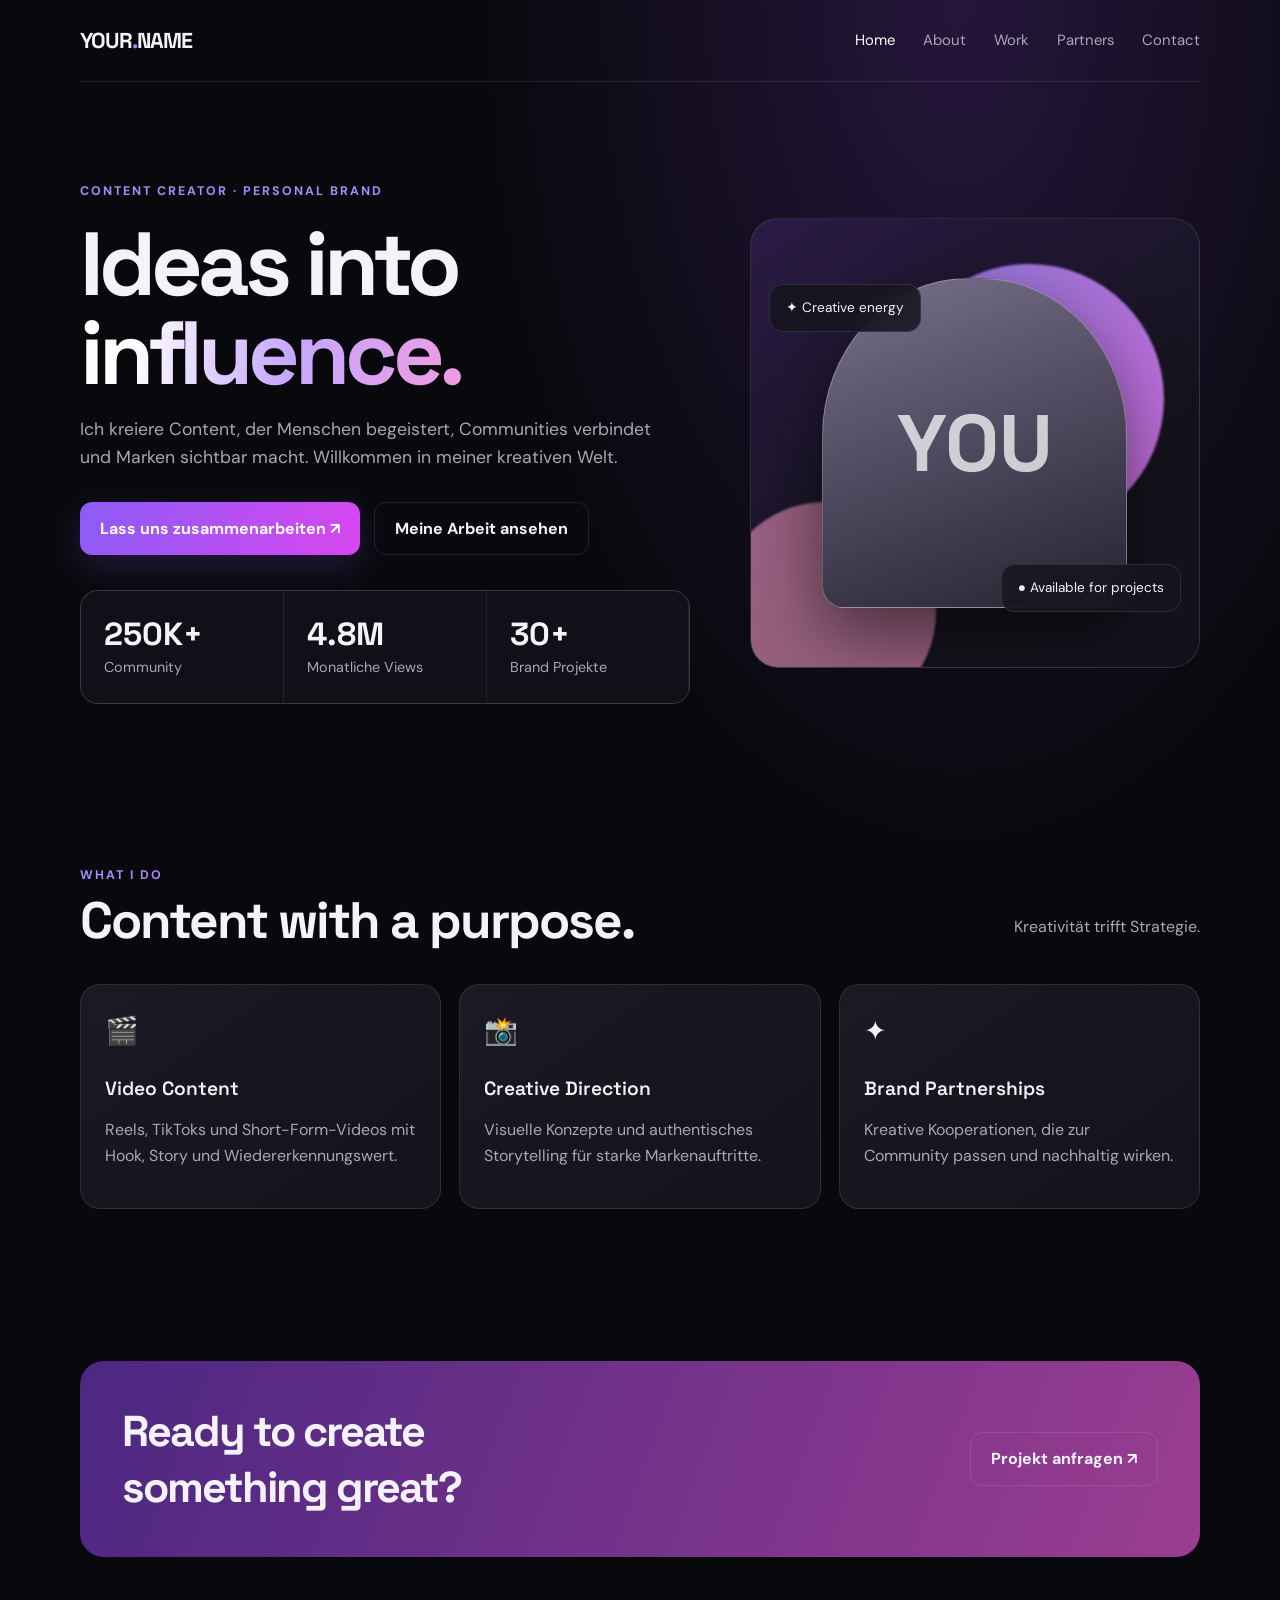
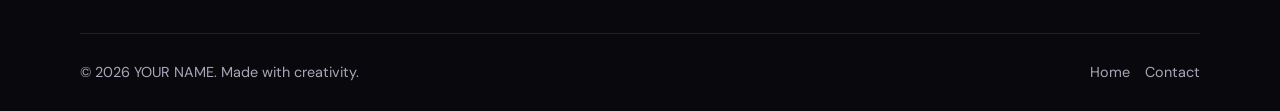
==== index.html @ c629c313 "Server install" ====
<!doctype html>
<html lang="de"><head><meta charset="utf-8"><meta name="viewport" content="width=device-width, initial-scale=1"><meta name="description" content="Content Creator Portfolio – kreative Inhalte und Brand Partnerships"><title>Home | YOUR NAME</title><link rel="stylesheet" href="style.css"></head>
<body><div class="wrap"><header class="nav"><a class="logo" href="index.html">YOUR<span>.</span>NAME</a><nav class="links"><a class="active" href="index.html">Home</a><a class="" href="about.html">About</a><a class="" href="work.html">Work</a><a class="" href="partners.html">Partners</a><a class="" href="contact.html">Contact</a></nav><button class="menu" aria-label="Menü öffnen">☰</button></header><main><section class="hero"><div class="reveal"><div class="eyebrow">Content Creator · Personal Brand</div><h1>Ideas into<br><span class="gradient">influence.</span></h1><p class="lead">Ich kreiere Content, der Menschen begeistert, Communities verbindet und Marken sichtbar macht. Willkommen in meiner kreativen Welt.</p><div class="actions"><a class="btn primary" href="contact.html">Lass uns zusammenarbeiten ↗</a><a class="btn" href="work.html">Meine Arbeit ansehen</a></div><div class="statbar"><div class="stat"><strong>250K+</strong><span>Community</span></div><div class="stat"><strong>4.8M</strong><span>Monatliche Views</span></div><div class="stat"><strong>30+</strong><span>Brand Projekte</span></div></div></div><div class="visual reveal"><div class="floating float1">✦ Creative energy</div><div class="portrait">YOU</div><div class="floating float2">● Available for projects</div></div></section><section class="section"><div class="section-head reveal"><div><div class="eyebrow">What I do</div><h2>Content with a purpose.</h2></div><p class="muted">Kreativität trifft Strategie.</p></div><div class="cards"><article class="card reveal"><div class="card-icon">🎬</div><h3>Video Content</h3><p class="muted">Reels, TikToks und Short-Form-Videos mit Hook, Story und Wiedererkennungswert.</p></article><article class="card reveal"><div class="card-icon">📸</div><h3>Creative Direction</h3><p class="muted">Visuelle Konzepte und authentisches Storytelling für starke Markenauftritte.</p></article><article class="card reveal"><div class="card-icon">✦</div><h3>Brand Partnerships</h3><p class="muted">Kreative Kooperationen, die zur Community passen und nachhaltig wirken.</p></article></div></section><section class="section"><div class="cta reveal"><h2>Ready to create<br>something great?</h2><a class="btn" href="contact.html">Projekt anfragen ↗</a></div></section></main><footer class="footer"><span>© <span data-year></span> YOUR NAME. Made with creativity.</span><span><a href="index.html">Home</a><a href="contact.html">Contact</a></span></footer></div><script src="script.js"></script></body></html>
---- style.css ----
@import url('https://fonts.googleapis.com/css2?family=DM+Sans:wght@400;500;600;700&family=Space+Grotesk:wght@400;500;600;700&display=swap');
:root{--bg:#09090d;--panel:#13131b;--panel2:#1a1924;--text:#f5f3fa;--muted:#aaa6b7;--accent:#a78bfa;--accent2:#ec8cff;--line:rgba(255,255,255,.1)}
*{box-sizing:border-box}html{scroll-behavior:smooth}body{margin:0;background:radial-gradient(ellipse at 75% 0%,#24163c 0,transparent 35%),var(--bg);color:var(--text);font-family:'DM Sans',sans-serif;line-height:1.6}a{color:inherit;text-decoration:none}.wrap{width:min(1120px,90%);margin:auto}.nav{height:82px;display:flex;align-items:center;justify-content:space-between;border-bottom:1px solid var(--line)}.logo{font:700 1.35rem 'Space Grotesk';letter-spacing:-1px}.logo span{color:var(--accent)}.links{display:flex;gap:28px;color:var(--muted);font-size:.93rem}.links a:hover,.links a.active{color:white}.menu{display:none;background:none;border:1px solid var(--line);color:white;border-radius:10px;padding:8px 12px}.hero{padding:100px 0 86px;display:grid;grid-template-columns:1.15fr .85fr;gap:60px;align-items:center}.eyebrow{color:var(--accent);font-size:.78rem;font-weight:700;letter-spacing:2px;text-transform:uppercase}.hero h1{font:700 clamp(3rem,7vw,6.1rem)/.99 'Space Grotesk';letter-spacing:-5px;margin:18px 0}.gradient{background:linear-gradient(100deg,#fff 15%,#c4a8ff 55%,#f09bdf);-webkit-background-clip:text;background-clip:text;color:transparent}.lead{color:var(--muted);font-size:1.1rem;max-width:590px}.actions{display:flex;gap:14px;margin-top:30px;flex-wrap:wrap}.btn{display:inline-flex;align-items:center;justify-content:center;padding:13px 20px;border-radius:12px;font-weight:700;border:1px solid var(--line);transition:.25s}.btn.primary{background:linear-gradient(110deg,#8b5cf6,#d946ef);border:0;color:white;box-shadow:0 12px 35px #8b5cf633}.btn:hover{transform:translateY(-3px)}.visual{min-height:450px;border-radius:28px;background:linear-gradient(145deg,#2a1b45,#14131c 65%);border:1px solid var(--line);position:relative;overflow:hidden;display:grid;place-items:center}.visual:before,.visual:after{content:"";position:absolute;border-radius:50%;filter:blur(1px)}.visual:before{width:270px;height:270px;background:linear-gradient(135deg,#a78bfa,#e879f9);top:45px;right:35px;opacity:.85}.visual:after{width:220px;height:220px;background:#ff9fcb;bottom:-55px;left:-35px;opacity:.55}.portrait{z-index:1;width:68%;height:330px;border-radius:48% 48% 22px 22px;background:linear-gradient(160deg,#77708b,#262331);border:1px solid #ffffff44;display:flex;align-items:center;justify-content:center;font:700 5rem 'Space Grotesk';color:#ffffffbb;box-shadow:0 25px 70px #0008}.floating{position:absolute;z-index:2;background:#171520dd;border:1px solid var(--line);padding:12px 16px;border-radius:14px;backdrop-filter:blur(12px);font-size:.85rem}.float1{left:18px;top:65px}.float2{right:18px;bottom:55px}.section{padding:76px 0}.section-head{display:flex;justify-content:space-between;align-items:end;gap:20px;margin-bottom:28px}.section h2,.page-title{font:700 clamp(2rem,4vw,3.4rem)/1.05 'Space Grotesk';letter-spacing:-2px;margin:8px 0}.muted{color:var(--muted)}.cards{display:grid;grid-template-columns:repeat(3,1fr);gap:18px}.card{background:linear-gradient(145deg,var(--panel2),var(--panel));border:1px solid var(--line);border-radius:20px;padding:24px;transition:.25s}.card:hover{transform:translateY(-5px);border-color:#a78bfa77}.card-icon{font-size:1.7rem;margin-bottom:24px}.card h3{font:600 1.2rem 'Space Grotesk';margin:0 0 8px}.statbar{display:grid;grid-template-columns:repeat(3,1fr);gap:1px;background:var(--line);border:1px solid var(--line);border-radius:18px;overflow:hidden;margin-top:35px}.stat{background:#111018;padding:23px}.stat strong{display:block;font:700 2rem 'Space Grotesk'}.stat span{color:var(--muted);font-size:.9rem}.work-grid{display:grid;grid-template-columns:repeat(3,1fr);gap:18px}.work{min-height:280px;border-radius:20px;padding:20px;display:flex;flex-direction:column;justify-content:space-between;border:1px solid var(--line);overflow:hidden;background:linear-gradient(145deg,#34204d,#17131f)}.work:nth-child(2){background:linear-gradient(145deg,#42263d,#17131f)}.work:nth-child(3){background:linear-gradient(145deg,#233b4c,#17131f)}.work .play{font-size:2rem;align-self:flex-end}.tag{display:inline-block;border:1px solid #ffffff35;border-radius:100px;padding:5px 10px;font-size:.75rem;color:#e9dcff}.work h3{font:600 1.45rem 'Space Grotesk';margin:10px 0 0}.cta{padding:42px;border-radius:24px;background:linear-gradient(110deg,#4c2782,#9a3d91);display:flex;align-items:center;justify-content:space-between;gap:20px}.cta h2{font:700 clamp(1.7rem,4vw,2.7rem) 'Space Grotesk';margin:0}.page-hero{padding:78px 0 45px}.page-hero .lead{max-width:720px}.two-col{display:grid;grid-template-columns:1fr 1fr;gap:22px}.pill{display:inline-block;padding:7px 12px;background:#a78bfa1c;color:#d7c5ff;border:1px solid #a78bfa44;border-radius:100px;font-size:.82rem;margin:5px 5px 0 0}.contact-box{display:grid;grid-template-columns:.9fr 1.1fr;gap:30px}.form{display:grid;gap:13px}.form input,.form textarea{width:100%;padding:14px 15px;background:#111018;border:1px solid var(--line);border-radius:12px;color:white;font:inherit}.form textarea{min-height:140px;resize:vertical}.footer{border-top:1px solid var(--line);padding:27px 0;color:var(--muted);font-size:.9rem;display:flex;justify-content:space-between;gap:20px}.footer a{margin-left:15px}.reveal{opacity:0;transform:translateY(18px);transition:.7s}.reveal.visible{opacity:1;transform:none}
@media(max-width:760px){.hero{grid-template-columns:1fr;padding:65px 0 45px;gap:35px}.hero h1{letter-spacing:-3px}.visual{min-height:350px}.portrait{height:260px}.links{display:none;position:absolute;top:81px;left:5%;right:5%;padding:18px;background:#171520;border:1px solid var(--line);border-radius:14px;flex-direction:column;gap:15px;z-index:5}.links.open{display:flex}.menu{display:block}.cards,.work-grid,.two-col,.contact-box{grid-template-columns:1fr}.section{padding:55px 0}.section-head{align-items:start;flex-direction:column}.statbar{grid-template-columns:1fr}.cta{align-items:flex-start;flex-direction:column;padding:28px}.footer{flex-direction:column}}
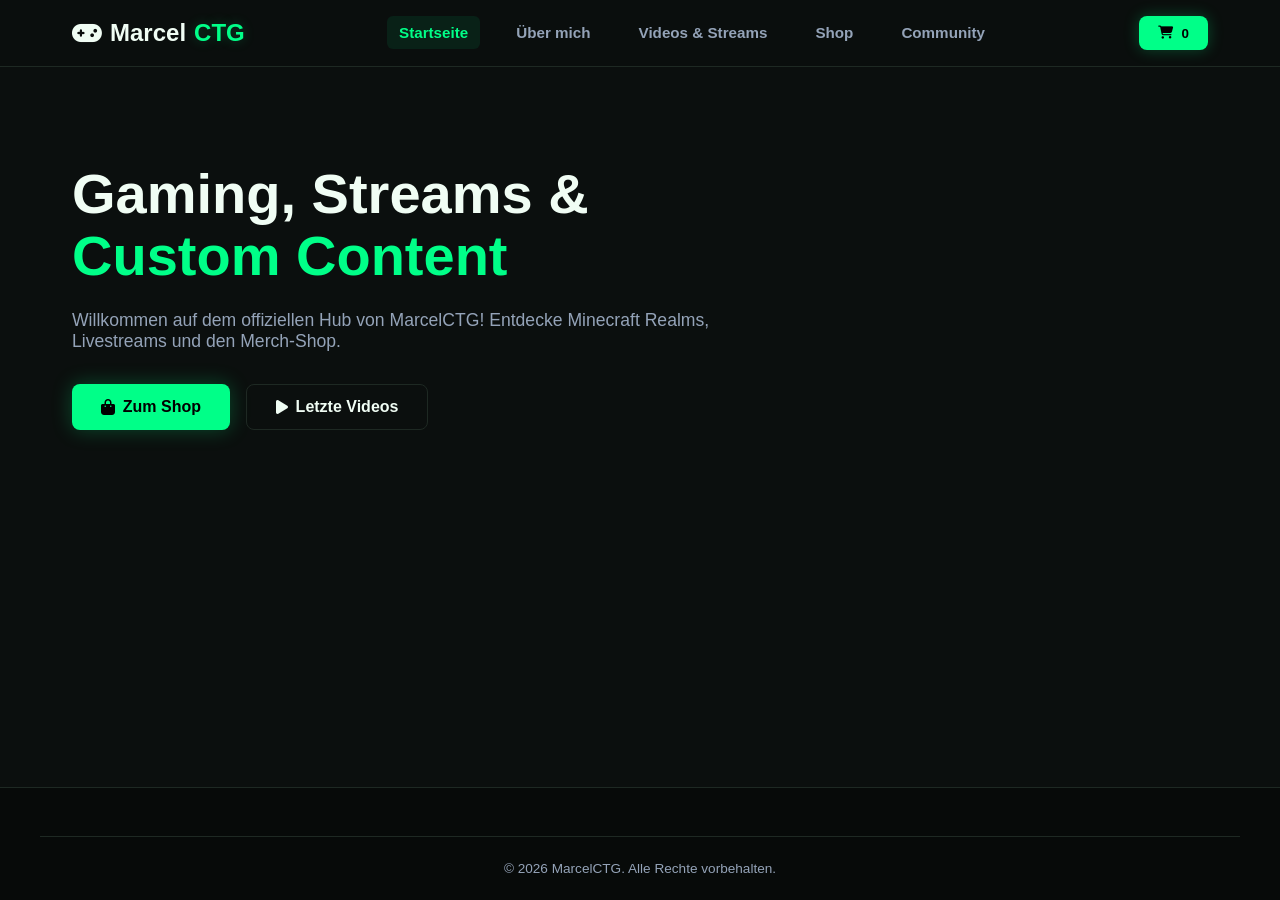
==== commit 140cb536: "Revamp index.html for Creator Hub and Shop Updated the HTML structure and content for the portfolio " ====
--- a/index.html
+++ b/index.html
@@ -1,3 +1,53 @@
-<!doctype html>
-<html lang="de"><head><meta charset="utf-8"><meta name="viewport" content="width=device-width, initial-scale=1"><meta name="description" content="Content Creator Portfolio – kreative Inhalte und Brand Partnerships"><title>Home | YOUR NAME</title><link rel="stylesheet" href="style.css"></head>
-<body><div class="wrap"><header class="nav"><a class="logo" href="index.html">YOUR<span>.</span>NAME</a><nav class="links"><a class="active" href="index.html">Home</a><a class="" href="about.html">About</a><a class="" href="work.html">Work</a><a class="" href="partners.html">Partners</a><a class="" href="contact.html">Contact</a></nav><button class="menu" aria-label="Menü öffnen">☰</button></header><main><section class="hero"><div class="reveal"><div class="eyebrow">Content Creator · Personal Brand</div><h1>Ideas into<br><span class="gradient">influence.</span></h1><p class="lead">Ich kreiere Content, der Menschen begeistert, Communities verbindet und Marken sichtbar macht. Willkommen in meiner kreativen Welt.</p><div class="actions"><a class="btn primary" href="contact.html">Lass uns zusammenarbeiten ↗</a><a class="btn" href="work.html">Meine Arbeit ansehen</a></div><div class="statbar"><div class="stat"><strong>250K+</strong><span>Community</span></div><div class="stat"><strong>4.8M</strong><span>Monatliche Views</span></div><div class="stat"><strong>30+</strong><span>Brand Projekte</span></div></div></div><div class="visual reveal"><div class="floating float1">✦ Creative energy</div><div class="portrait">YOU</div><div class="floating float2">● Available for projects</div></div></section><section class="section"><div class="section-head reveal"><div><div class="eyebrow">What I do</div><h2>Content with a purpose.</h2></div><p class="muted">Kreativität trifft Strategie.</p></div><div class="cards"><article class="card reveal"><div class="card-icon">🎬</div><h3>Video Content</h3><p class="muted">Reels, TikToks und Short-Form-Videos mit Hook, Story und Wiedererkennungswert.</p></article><article class="card reveal"><div class="card-icon">📸</div><h3>Creative Direction</h3><p class="muted">Visuelle Konzepte und authentisches Storytelling für starke Markenauftritte.</p></article><article class="card reveal"><div class="card-icon">✦</div><h3>Brand Partnerships</h3><p class="muted">Kreative Kooperationen, die zur Community passen und nachhaltig wirken.</p></article></div></section><section class="section"><div class="cta reveal"><h2>Ready to create<br>something great?</h2><a class="btn" href="contact.html">Projekt anfragen ↗</a></div></section></main><footer class="footer"><span>© <span data-year></span> YOUR NAME. Made with creativity.</span><span><a href="index.html">Home</a><a href="contact.html">Contact</a></span></footer></div><script src="script.js"></script></body></html>+<!DOCTYPE html>
+<html lang="de">
+<head>
+    <meta charset="UTF-8">
+    <meta name="viewport" content="width=device-width, initial-scale=1.0">
+    <title>MarcelCTG — Creator Hub & Shop</title>
+    <link rel="stylesheet" href="style.css">
+    <link rel="stylesheet" href="https://cdnjs.cloudflare.com/ajax/libs/font-awesome/6.4.0/css/all.min.css">
+</head>
+<body>
+    <header>
+        <div class="nav-container">
+            <a href="index.html" class="logo"><i class="fa-solid fa-gamepad"></i> Marcel<span>CTG</span></a>
+            <ul class="nav-links">
+                <li><a href="index.html" class="active">Startseite</a></li>
+                <li><a href="about.html">Über mich</a></li>
+                <li><a href="media.html">Videos & Streams</a></li>
+                <li><a href="shop.html">Shop</a></li>
+                <li><a href="contact.html">Community</a></li>
+            </ul>
+            <div style="display: flex; gap: 1rem; align-items: center;">
+                <button class="cart-btn" onclick="toggleCart()">
+                    <i class="fa-solid fa-cart-shopping"></i>
+                    <span id="cart-count">0</span>
+                </button>
+                <button class="mobile-menu-btn"><i class="fa-solid fa-bars"></i></button>
+            </div>
+        </div>
+    </header>
+    <main>
+        <section style="padding: 6rem 2rem; max-width: 1200px; margin: 0 auto; display: grid; grid-template-columns: 1.2fr 0.8fr; gap: 4rem; align-items: center;">
+            <div>
+                <h1 style="font-size: 3.5rem; font-weight: 800; line-height: 1.1; margin-bottom: 1.5rem;">
+                    Gaming, Streams & <span style="color:var(--accent);">Custom Content</span>
+                </h1>
+                <p style="color: var(--text-muted); font-size: 1.1rem; margin-bottom: 2rem;">
+                    Willkommen auf dem offiziellen Hub von MarcelCTG! Entdecke Minecraft Realms, Livestreams und den Merch-Shop.
+                </p>
+                <div style="display: flex; gap: 1rem; flex-wrap: wrap;">
+                    <a href="shop.html" class="btn-primary"><i class="fa-solid fa-bag-shopping"></i> Zum Shop</a>
+                    <a href="media.html" class="btn-secondary"><i class="fa-solid fa-play"></i> Letzte Videos</a>
+                </div>
+            </div>
+        </section>
+    </main>
+    <footer>
+        <div class="footer-bottom">
+            <p>&copy; 2026 MarcelCTG. Alle Rechte vorbehalten.</p>
+        </div>
+    </footer>
+    <script src="script.js"></script>
+</body>
+</html>
--- a/style.css
+++ b/style.css
@@ -1,4 +1,276 @@
-@import url('https://fonts.googleapis.com/css2?family=DM+Sans:wght@400;500;600;700&family=Space+Grotesk:wght@400;500;600;700&display=swap');
-:root{--bg:#09090d;--panel:#13131b;--panel2:#1a1924;--text:#f5f3fa;--muted:#aaa6b7;--accent:#a78bfa;--accent2:#ec8cff;--line:rgba(255,255,255,.1)}
-*{box-sizing:border-box}html{scroll-behavior:smooth}body{margin:0;background:radial-gradient(ellipse at 75% 0%,#24163c 0,transparent 35%),var(--bg);color:var(--text);font-family:'DM Sans',sans-serif;line-height:1.6}a{color:inherit;text-decoration:none}.wrap{width:min(1120px,90%);margin:auto}.nav{height:82px;display:flex;align-items:center;justify-content:space-between;border-bottom:1px solid var(--line)}.logo{font:700 1.35rem 'Space Grotesk';letter-spacing:-1px}.logo span{color:var(--accent)}.links{display:flex;gap:28px;color:var(--muted);font-size:.93rem}.links a:hover,.links a.active{color:white}.menu{display:none;background:none;border:1px solid var(--line);color:white;border-radius:10px;padding:8px 12px}.hero{padding:100px 0 86px;display:grid;grid-template-columns:1.15fr .85fr;gap:60px;align-items:center}.eyebrow{color:var(--accent);font-size:.78rem;font-weight:700;letter-spacing:2px;text-transform:uppercase}.hero h1{font:700 clamp(3rem,7vw,6.1rem)/.99 'Space Grotesk';letter-spacing:-5px;margin:18px 0}.gradient{background:linear-gradient(100deg,#fff 15%,#c4a8ff 55%,#f09bdf);-webkit-background-clip:text;background-clip:text;color:transparent}.lead{color:var(--muted);font-size:1.1rem;max-width:590px}.actions{display:flex;gap:14px;margin-top:30px;flex-wrap:wrap}.btn{display:inline-flex;align-items:center;justify-content:center;padding:13px 20px;border-radius:12px;font-weight:700;border:1px solid var(--line);transition:.25s}.btn.primary{background:linear-gradient(110deg,#8b5cf6,#d946ef);border:0;color:white;box-shadow:0 12px 35px #8b5cf633}.btn:hover{transform:translateY(-3px)}.visual{min-height:450px;border-radius:28px;background:linear-gradient(145deg,#2a1b45,#14131c 65%);border:1px solid var(--line);position:relative;overflow:hidden;display:grid;place-items:center}.visual:before,.visual:after{content:"";position:absolute;border-radius:50%;filter:blur(1px)}.visual:before{width:270px;height:270px;background:linear-gradient(135deg,#a78bfa,#e879f9);top:45px;right:35px;opacity:.85}.visual:after{width:220px;height:220px;background:#ff9fcb;bottom:-55px;left:-35px;opacity:.55}.portrait{z-index:1;width:68%;height:330px;border-radius:48% 48% 22px 22px;background:linear-gradient(160deg,#77708b,#262331);border:1px solid #ffffff44;display:flex;align-items:center;justify-content:center;font:700 5rem 'Space Grotesk';color:#ffffffbb;box-shadow:0 25px 70px #0008}.floating{position:absolute;z-index:2;background:#171520dd;border:1px solid var(--line);padding:12px 16px;border-radius:14px;backdrop-filter:blur(12px);font-size:.85rem}.float1{left:18px;top:65px}.float2{right:18px;bottom:55px}.section{padding:76px 0}.section-head{display:flex;justify-content:space-between;align-items:end;gap:20px;margin-bottom:28px}.section h2,.page-title{font:700 clamp(2rem,4vw,3.4rem)/1.05 'Space Grotesk';letter-spacing:-2px;margin:8px 0}.muted{color:var(--muted)}.cards{display:grid;grid-template-columns:repeat(3,1fr);gap:18px}.card{background:linear-gradient(145deg,var(--panel2),var(--panel));border:1px solid var(--line);border-radius:20px;padding:24px;transition:.25s}.card:hover{transform:translateY(-5px);border-color:#a78bfa77}.card-icon{font-size:1.7rem;margin-bottom:24px}.card h3{font:600 1.2rem 'Space Grotesk';margin:0 0 8px}.statbar{display:grid;grid-template-columns:repeat(3,1fr);gap:1px;background:var(--line);border:1px solid var(--line);border-radius:18px;overflow:hidden;margin-top:35px}.stat{background:#111018;padding:23px}.stat strong{display:block;font:700 2rem 'Space Grotesk'}.stat span{color:var(--muted);font-size:.9rem}.work-grid{display:grid;grid-template-columns:repeat(3,1fr);gap:18px}.work{min-height:280px;border-radius:20px;padding:20px;display:flex;flex-direction:column;justify-content:space-between;border:1px solid var(--line);overflow:hidden;background:linear-gradient(145deg,#34204d,#17131f)}.work:nth-child(2){background:linear-gradient(145deg,#42263d,#17131f)}.work:nth-child(3){background:linear-gradient(145deg,#233b4c,#17131f)}.work .play{font-size:2rem;align-self:flex-end}.tag{display:inline-block;border:1px solid #ffffff35;border-radius:100px;padding:5px 10px;font-size:.75rem;color:#e9dcff}.work h3{font:600 1.45rem 'Space Grotesk';margin:10px 0 0}.cta{padding:42px;border-radius:24px;background:linear-gradient(110deg,#4c2782,#9a3d91);display:flex;align-items:center;justify-content:space-between;gap:20px}.cta h2{font:700 clamp(1.7rem,4vw,2.7rem) 'Space Grotesk';margin:0}.page-hero{padding:78px 0 45px}.page-hero .lead{max-width:720px}.two-col{display:grid;grid-template-columns:1fr 1fr;gap:22px}.pill{display:inline-block;padding:7px 12px;background:#a78bfa1c;color:#d7c5ff;border:1px solid #a78bfa44;border-radius:100px;font-size:.82rem;margin:5px 5px 0 0}.contact-box{display:grid;grid-template-columns:.9fr 1.1fr;gap:30px}.form{display:grid;gap:13px}.form input,.form textarea{width:100%;padding:14px 15px;background:#111018;border:1px solid var(--line);border-radius:12px;color:white;font:inherit}.form textarea{min-height:140px;resize:vertical}.footer{border-top:1px solid var(--line);padding:27px 0;color:var(--muted);font-size:.9rem;display:flex;justify-content:space-between;gap:20px}.footer a{margin-left:15px}.reveal{opacity:0;transform:translateY(18px);transition:.7s}.reveal.visible{opacity:1;transform:none}
-@media(max-width:760px){.hero{grid-template-columns:1fr;padding:65px 0 45px;gap:35px}.hero h1{letter-spacing:-3px}.visual{min-height:350px}.portrait{height:260px}.links{display:none;position:absolute;top:81px;left:5%;right:5%;padding:18px;background:#171520;border:1px solid var(--line);border-radius:14px;flex-direction:column;gap:15px;z-index:5}.links.open{display:flex}.menu{display:block}.cards,.work-grid,.two-col,.contact-box{grid-template-columns:1fr}.section{padding:55px 0}.section-head{align-items:start;flex-direction:column}.statbar{grid-template-columns:1fr}.cta{align-items:flex-start;flex-direction:column;padding:28px}.footer{flex-direction:column}}+:root {
+    --bg-main: #0b0f0e;
+    --bg-card: #121816;
+    --bg-card-hover: #19221e;
+    --accent: #00ff88;
+    --accent-glow: rgba(0, 255, 136, 0.25);
+    --accent-hover: #00cc6f;
+    --text-main: #f0fdf4;
+    --text-muted: #94a3b8;
+    --border: #1e2923;
+    --transition: all 0.3s cubic-bezier(0.4, 0, 0.2, 1);
+}
+
+* {
+    margin: 0;
+    padding: 0;
+    box-sizing: border-box;
+    font-family: 'Segoe UI', Roboto, Helvetica, Arial, sans-serif;
+}
+
+body {
+    background-color: var(--bg-main);
+    color: var(--text-main);
+    min-height: 100vh;
+    display: flex;
+    flex-direction: column;
+    overflow-x: hidden;
+}
+
+header {
+    background-color: rgba(11, 15, 14, 0.9);
+    backdrop-filter: blur(12px);
+    border-bottom: 1px solid var(--border);
+    position: sticky;
+    top: 0;
+    z-index: 1000;
+}
+
+.nav-container {
+    max-width: 1200px;
+    margin: 0 auto;
+    padding: 1rem 2rem;
+    display: flex;
+    justify-content: space-between;
+    align-items: center;
+}
+
+.logo {
+    font-size: 1.5rem;
+    font-weight: 800;
+    color: var(--text-main);
+    text-decoration: none;
+    display: flex;
+    align-items: center;
+    gap: 0.5rem;
+}
+
+.logo span {
+    color: var(--accent);
+    text-shadow: 0 0 12px var(--accent-glow);
+}
+
+.nav-links {
+    display: flex;
+    gap: 1.5rem;
+    list-style: none;
+    align-items: center;
+}
+
+.nav-links a {
+    color: var(--text-muted);
+    text-decoration: none;
+    font-weight: 600;
+    font-size: 0.95rem;
+    transition: var(--transition);
+    padding: 0.5rem 0.75rem;
+    border-radius: 6px;
+}
+
+.nav-links a:hover, .nav-links a.active {
+    color: var(--accent);
+    background-color: rgba(0, 255, 136, 0.08);
+}
+
+.cart-btn {
+    background: var(--accent);
+    color: #000;
+    border: none;
+    padding: 0.6rem 1.2rem;
+    font-weight: 700;
+    border-radius: 8px;
+    cursor: pointer;
+    transition: var(--transition);
+    display: flex;
+    align-items: center;
+    gap: 0.5rem;
+    box-shadow: 0 0 15px var(--accent-glow);
+}
+
+.cart-btn:hover {
+    background: var(--accent-hover);
+    transform: translateY(-2px);
+}
+
+.mobile-menu-btn {
+    display: none;
+    background: none;
+    border: none;
+    color: var(--text-main);
+    font-size: 1.5rem;
+    cursor: pointer;
+}
+
+footer {
+    background-color: #070a09;
+    border-top: 1px solid var(--border);
+    padding: 3rem 2rem 1.5rem;
+    margin-top: auto;
+}
+
+.footer-content {
+    max-width: 1200px;
+    margin: 0 auto;
+    display: grid;
+    grid-template-columns: repeat(auto-fit, minmax(250px, 1fr));
+    gap: 2rem;
+    margin-bottom: 2rem;
+}
+
+.footer-col h3 {
+    color: var(--accent);
+    margin-bottom: 1rem;
+    font-size: 1.1rem;
+}
+
+.footer-col p, .footer-col ul {
+    color: var(--text-muted);
+    font-size: 0.9rem;
+    list-style: none;
+    line-height: 1.6;
+}
+
+.footer-col ul li a {
+    color: var(--text-muted);
+    text-decoration: none;
+    transition: var(--transition);
+}
+
+.footer-col ul li a:hover {
+    color: var(--accent);
+}
+
+.footer-bottom {
+    max-width: 1200px;
+    margin: 0 auto;
+    padding-top: 1.5rem;
+    border-top: 1px solid var(--border);
+    text-align: center;
+    color: var(--text-muted);
+    font-size: 0.85rem;
+}
+
+.btn-primary {
+    display: inline-flex;
+    align-items: center;
+    gap: 0.5rem;
+    background: var(--accent);
+    color: #000;
+    padding: 0.8rem 1.8rem;
+    border-radius: 8px;
+    font-weight: 700;
+    text-decoration: none;
+    transition: var(--transition);
+    box-shadow: 0 0 20px var(--accent-glow);
+    border: none;
+    cursor: pointer;
+}
+
+.btn-primary:hover {
+    background: var(--accent-hover);
+    transform: translateY(-2px);
+}
+
+.btn-secondary {
+    display: inline-flex;
+    align-items: center;
+    gap: 0.5rem;
+    background: transparent;
+    color: var(--text-main);
+    padding: 0.8rem 1.8rem;
+    border-radius: 8px;
+    font-weight: 700;
+    text-decoration: none;
+    border: 1px solid var(--border);
+    transition: var(--transition);
+}
+
+.btn-secondary:hover {
+    border-color: var(--accent);
+    color: var(--accent);
+    background: rgba(0, 255, 136, 0.05);
+}
+
+.cart-drawer {
+    position: fixed;
+    top: 0;
+    right: -400px;
+    width: 380px;
+    height: 100%;
+    background: var(--bg-card);
+    border-left: 1px solid var(--border);
+    z-index: 2000;
+    transition: right 0.3s ease;
+    display: flex;
+    flex-direction: column;
+    padding: 1.5rem;
+}
+
+.cart-drawer.open {
+    right: 0;
+}
+
+.cart-header {
+    display: flex;
+    justify-content: space-between;
+    align-items: center;
+    border-bottom: 1px solid var(--border);
+    padding-bottom: 1rem;
+    margin-bottom: 1rem;
+}
+
+.cart-items {
+    flex: 1;
+    overflow-y: auto;
+    display: flex;
+    flex-direction: column;
+    gap: 1rem;
+}
+
+.cart-item {
+    display: flex;
+    justify-content: space-between;
+    align-items: center;
+    background: var(--bg-main);
+    padding: 0.8rem;
+    border-radius: 8px;
+    border: 1px solid var(--border);
+}
+
+.cart-footer {
+    border-top: 1px solid var(--border);
+    padding-top: 1rem;
+    display: flex;
+    flex-direction: column;
+    gap: 1rem;
+}
+
+@media (max-width: 768px) {
+    .nav-links {
+        display: none;
+        flex-direction: column;
+        position: absolute;
+        top: 100%;
+        left: 0;
+        width: 100%;
+        background: var(--bg-card);
+        padding: 1.5rem;
+        border-bottom: 1px solid var(--border);
+    }
+    .nav-links.active {
+        display: flex;
+    }
+    .mobile-menu-btn {
+        display: block;
+    }
+}
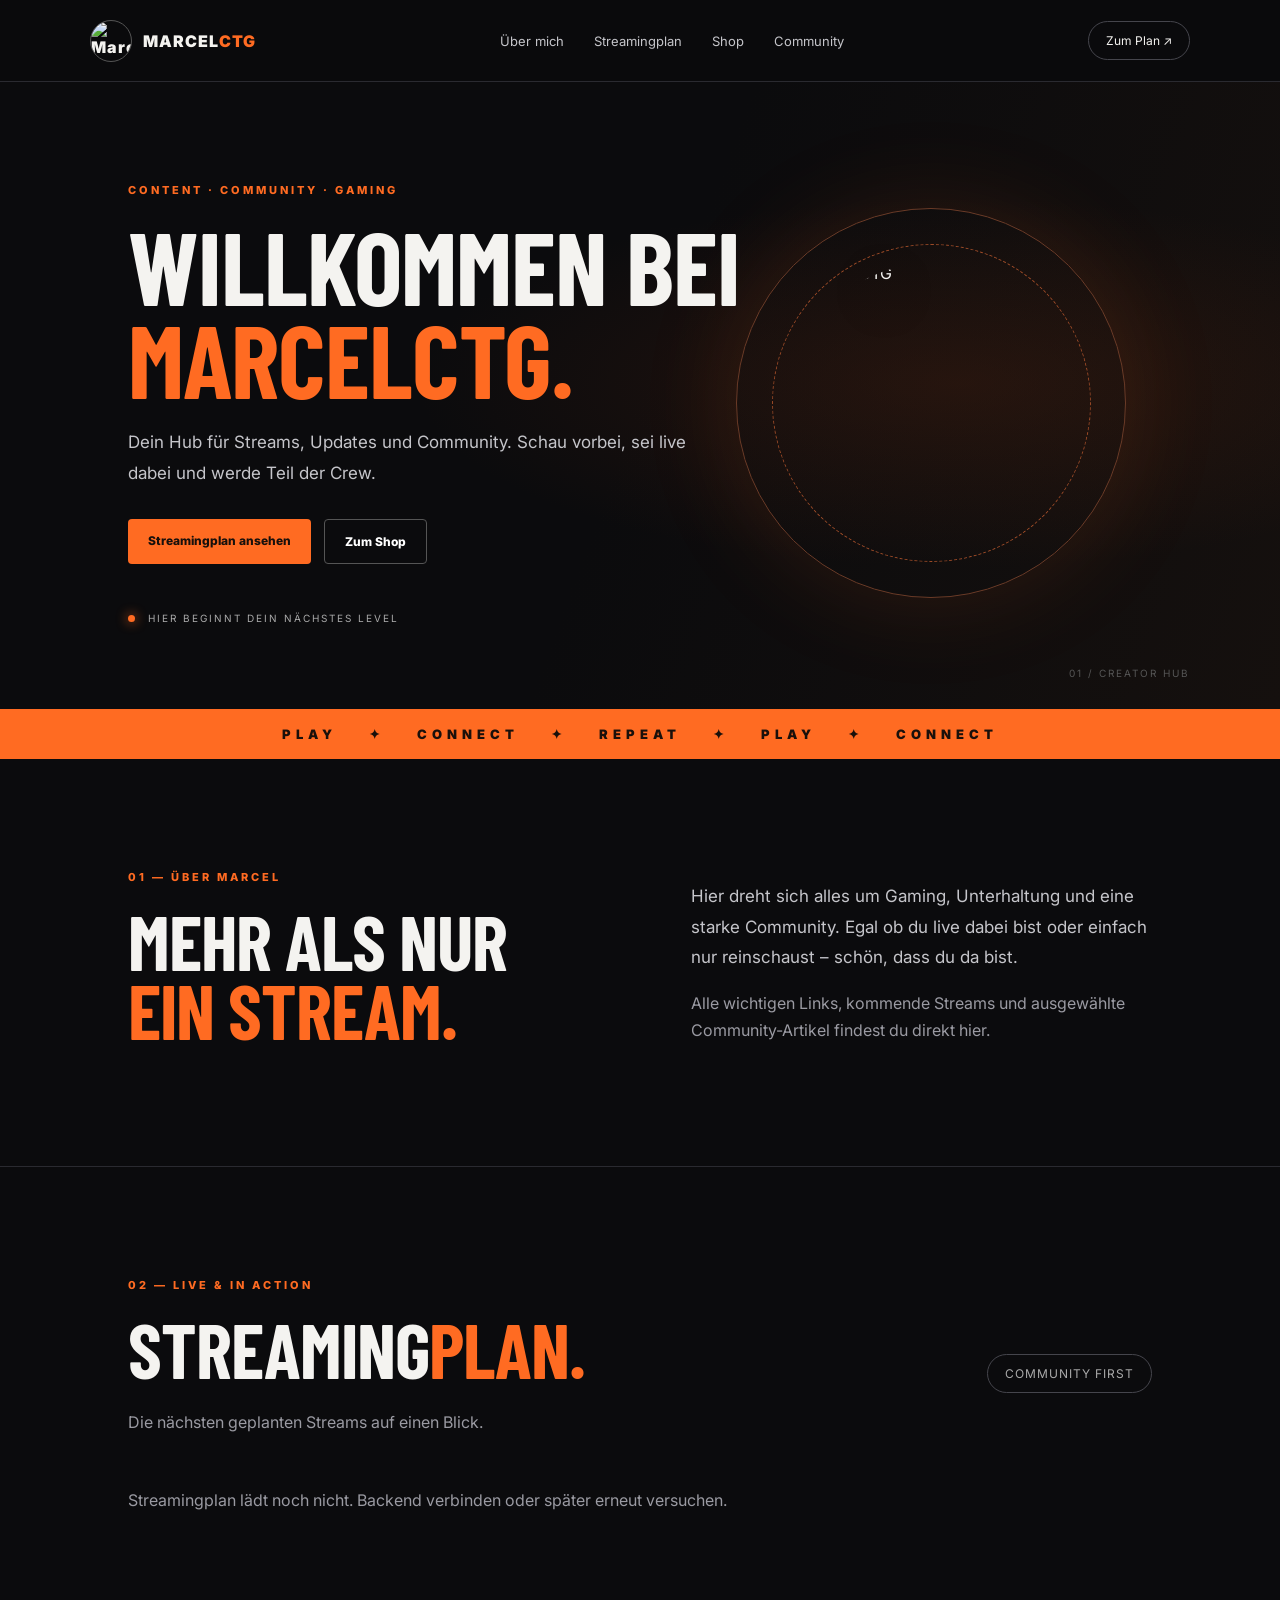
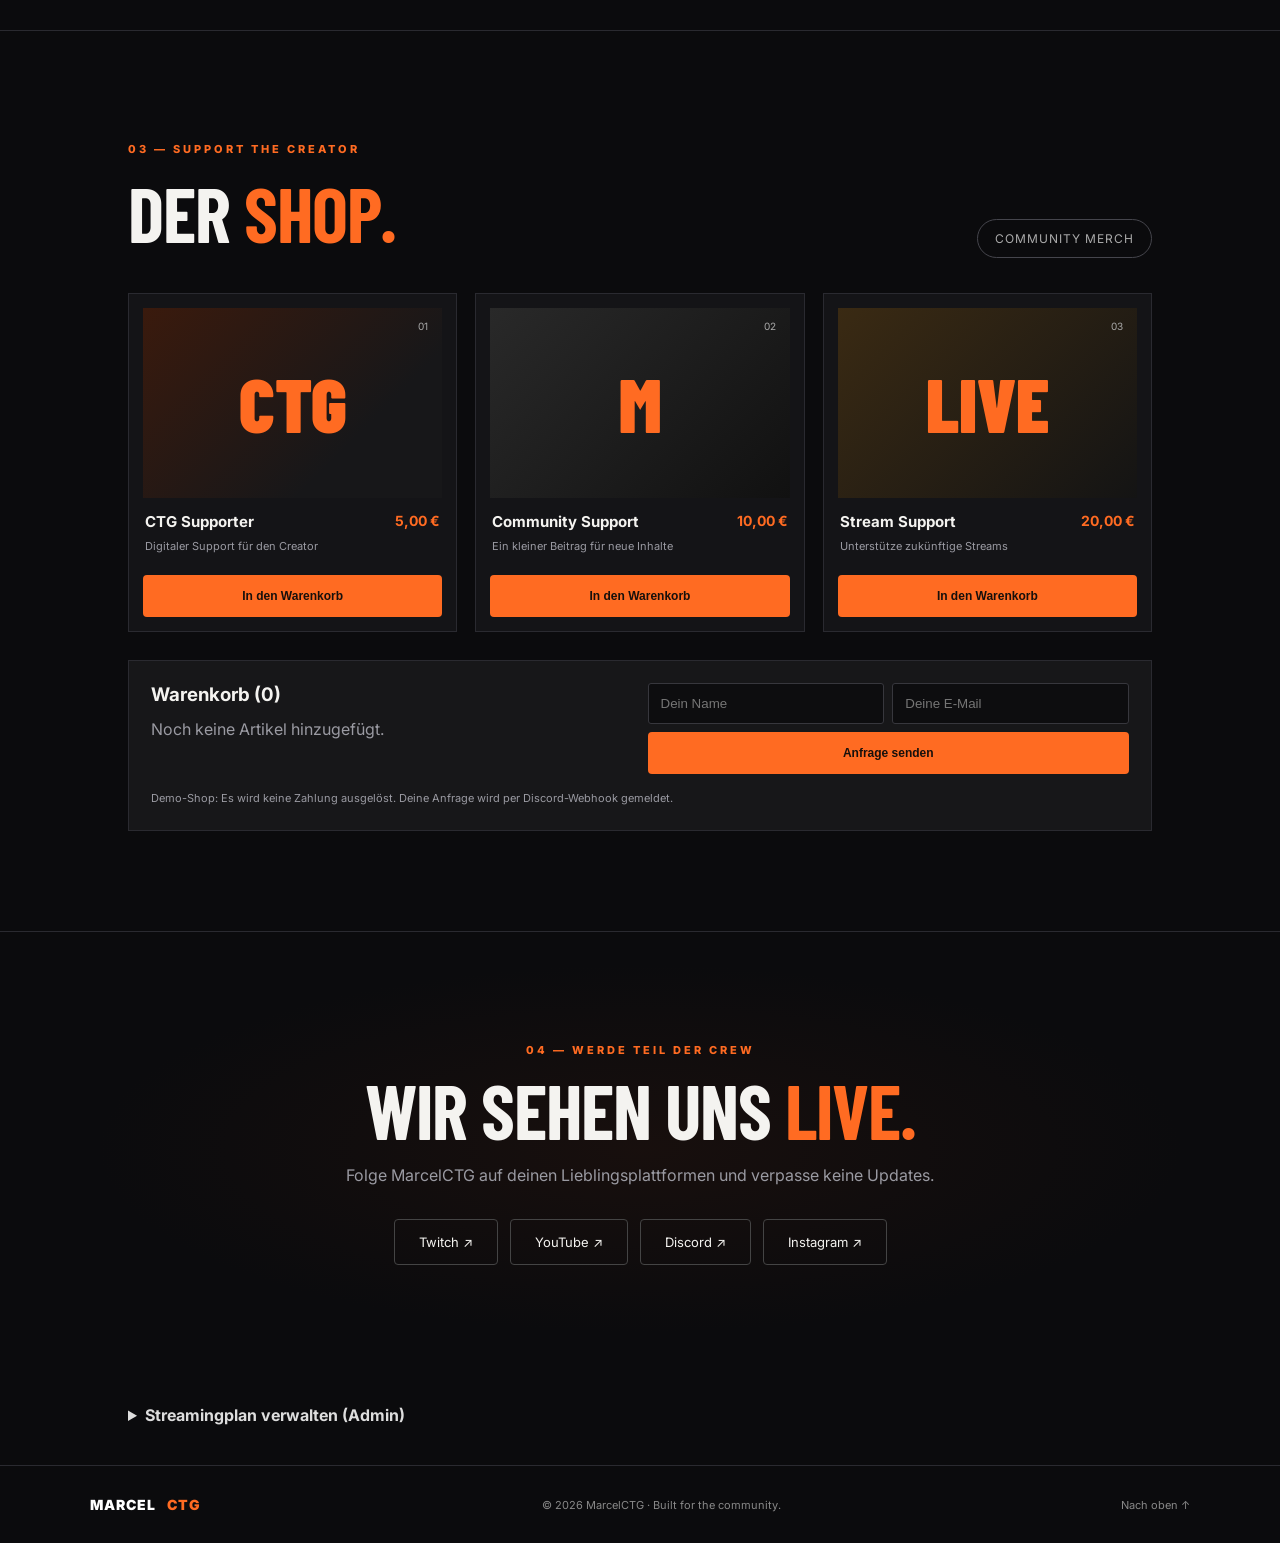
==== commit 57c4b744: "Add files via upload" ====
--- a/index.html
+++ b/index.html
@@ -1,53 +1,10 @@
-<!DOCTYPE html>
-<html lang="de">
-<head>
-    <meta charset="UTF-8">
-    <meta name="viewport" content="width=device-width, initial-scale=1.0">
-    <title>MarcelCTG — Creator Hub & Shop</title>
-    <link rel="stylesheet" href="style.css">
-    <link rel="stylesheet" href="https://cdnjs.cloudflare.com/ajax/libs/font-awesome/6.4.0/css/all.min.css">
-</head>
-<body>
-    <header>
-        <div class="nav-container">
-            <a href="index.html" class="logo"><i class="fa-solid fa-gamepad"></i> Marcel<span>CTG</span></a>
-            <ul class="nav-links">
-                <li><a href="index.html" class="active">Startseite</a></li>
-                <li><a href="about.html">Über mich</a></li>
-                <li><a href="media.html">Videos & Streams</a></li>
-                <li><a href="shop.html">Shop</a></li>
-                <li><a href="contact.html">Community</a></li>
-            </ul>
-            <div style="display: flex; gap: 1rem; align-items: center;">
-                <button class="cart-btn" onclick="toggleCart()">
-                    <i class="fa-solid fa-cart-shopping"></i>
-                    <span id="cart-count">0</span>
-                </button>
-                <button class="mobile-menu-btn"><i class="fa-solid fa-bars"></i></button>
-            </div>
-        </div>
-    </header>
-    <main>
-        <section style="padding: 6rem 2rem; max-width: 1200px; margin: 0 auto; display: grid; grid-template-columns: 1.2fr 0.8fr; gap: 4rem; align-items: center;">
-            <div>
-                <h1 style="font-size: 3.5rem; font-weight: 800; line-height: 1.1; margin-bottom: 1.5rem;">
-                    Gaming, Streams & <span style="color:var(--accent);">Custom Content</span>
-                </h1>
-                <p style="color: var(--text-muted); font-size: 1.1rem; margin-bottom: 2rem;">
-                    Willkommen auf dem offiziellen Hub von MarcelCTG! Entdecke Minecraft Realms, Livestreams und den Merch-Shop.
-                </p>
-                <div style="display: flex; gap: 1rem; flex-wrap: wrap;">
-                    <a href="shop.html" class="btn-primary"><i class="fa-solid fa-bag-shopping"></i> Zum Shop</a>
-                    <a href="media.html" class="btn-secondary"><i class="fa-solid fa-play"></i> Letzte Videos</a>
-                </div>
-            </div>
-        </section>
-    </main>
-    <footer>
-        <div class="footer-bottom">
-            <p>&copy; 2026 MarcelCTG. Alle Rechte vorbehalten.</p>
-        </div>
-    </footer>
-    <script src="script.js"></script>
-</body>
-</html>
+<!doctype html><html lang="de"><head><meta charset="utf-8"><meta name="viewport" content="width=device-width,initial-scale=1"><meta name="theme-color" content="#111"><meta name="description" content="MarcelCTG – Streams, Community und Creator-Shop"><title>MarcelCTG | Creator Hub</title><link rel="stylesheet" href="./style.css"></head><body>
+<header class="top"><a class="brand" href="#home"><img src="./assets/marcelctg-logo.jpeg" alt="MarcelCTG Logo"><span>MARCEL<span class="orange">CTG</span></span></a><nav><a href="#about">Über mich</a><a href="#streams">Streamingplan</a><a href="#shop">Shop</a><a href="#community">Community</a></nav><a class="nav-cta" href="#streams">Zum Plan ↗</a></header>
+<main><section class="hero" id="home"><div class="hero-copy"><p class="eyebrow">CONTENT · COMMUNITY · GAMING</p><h1>Willkommen bei<br><span class="orange">MARCELCTG.</span></h1><p class="lead">Dein Hub für Streams, Updates und Community. Schau vorbei, sei live dabei und werde Teil der Crew.</p><div class="actions"><a class="btn primary" href="#streams">Streamingplan ansehen</a><a class="btn ghost" href="#shop">Zum Shop</a></div><p class="live-note"><i></i> HIER BEGINNT DEIN NÄCHSTES LEVEL</p></div><div class="hero-art"><div class="halo"></div><img src="./assets/marcelctg-logo.jpeg" alt="MarcelCTG"></div><div class="hero-index">01 / CREATOR HUB</div></section>
+<section class="ticker"><span>PLAY</span> ✦ <span>CONNECT</span> ✦ <span>REPEAT</span> ✦ <span>PLAY</span> ✦ <span>CONNECT</span></section>
+<section class="section about" id="about"><div><p class="eyebrow">01 — ÜBER MARCEL</p><h2>Mehr als nur<br><span class="orange">ein Stream.</span></h2></div><div><p class="lead">Hier dreht sich alles um Gaming, Unterhaltung und eine starke Community. Egal ob du live dabei bist oder einfach nur reinschaust – schön, dass du da bist.</p><p class="muted">Alle wichtigen Links, kommende Streams und ausgewählte Community-Artikel findest du direkt hier.</p></div></section>
+<section class="section streams" id="streams"><div class="section-head"><div><p class="eyebrow">02 — LIVE & IN ACTION</p><h2>Streaming<span class="orange">plan.</span></h2></div><span class="pill">COMMUNITY FIRST</span></div><p class="muted">Die nächsten geplanten Streams auf einen Blick.</p><div id="stream-list" class="stream-list"><p class="muted">Streamingplan wird geladen …</p></div></section>
+<section class="section shop" id="shop"><div class="section-head"><div><p class="eyebrow">03 — SUPPORT THE CREATOR</p><h2>Der <span class="orange">Shop.</span></h2></div><span class="pill">COMMUNITY MERCH</span></div><div class="products"><article class="product"><div class="product-art">CTG<span>01</span></div><div class="product-info"><div><h3>CTG Supporter</h3><p class="muted">Digitaler Support für den Creator</p></div><strong>5,00 €</strong></div><button class="btn primary add" data-name="CTG Supporter" data-price="5">In den Warenkorb</button></article><article class="product"><div class="product-art alt">M<span>02</span></div><div class="product-info"><div><h3>Community Support</h3><p class="muted">Ein kleiner Beitrag für neue Inhalte</p></div><strong>10,00 €</strong></div><button class="btn primary add" data-name="Community Support" data-price="10">In den Warenkorb</button></article><article class="product"><div class="product-art third">LIVE<span>03</span></div><div class="product-info"><div><h3>Stream Support</h3><p class="muted">Unterstütze zukünftige Streams</p></div><strong>20,00 €</strong></div><button class="btn primary add" data-name="Stream Support" data-price="20">In den Warenkorb</button></article></div><div class="cart"><div><h3>Warenkorb <span id="cart-count">(0)</span></h3><div id="cart-items" class="muted">Noch keine Artikel hinzugefügt.</div></div><form id="checkout"><input name="name" placeholder="Dein Name" required><input name="email" type="email" placeholder="Deine E-Mail" required><button class="btn primary" type="submit">Anfrage senden</button></form><p id="order-message" class="muted small">Demo-Shop: Es wird keine Zahlung ausgelöst. Deine Anfrage wird per Discord-Webhook gemeldet.</p></div></section>
+<section class="community" id="community"><p class="eyebrow">04 — WERDE TEIL DER CREW</p><h2>Wir sehen uns <span class="orange">live.</span></h2><p class="muted">Folge MarcelCTG auf deinen Lieblingsplattformen und verpasse keine Updates.</p><div class="socials"><a href="https://twitch.tv/" target="_blank" rel="noreferrer">Twitch ↗</a><a href="https://youtube.com/" target="_blank" rel="noreferrer">YouTube ↗</a><a href="https://discord.com/" target="_blank" rel="noreferrer">Discord ↗</a><a href="https://instagram.com/" target="_blank" rel="noreferrer">Instagram ↗</a></div></section>
+<section class="admin section" id="admin"><details><summary>Streamingplan verwalten (Admin)</summary><p class="muted small">Nur mit deinem ADMIN_TOKEN. Token wird nur für diese Anfrage verwendet.</p><form id="admin-form" class="admin-form"><input id="admin-token" type="password" placeholder="Admin-Token" required><input id="stream-date" type="date" required><input id="stream-time" type="time" required><input id="stream-platform" placeholder="Plattform (z. B. Twitch)" required><input id="stream-title" placeholder="Stream-Titel" required><input id="stream-url" type="url" placeholder="Stream-Link (optional)"><input id="stream-desc" placeholder="Beschreibung (optional)"><button class="btn primary">Stream veröffentlichen</button></form><p id="admin-message" class="muted small"></p></details></section></main>
+<footer><a class="brand" href="#home">MARCEL<span class="orange">CTG</span></a><span>© <span id="year"></span> MarcelCTG · Built for the community.</span><a href="#home">Nach oben ↑</a></footer><script src="./config.js"></script><script src="./app.js"></script></body></html>
--- a/style.css
+++ b/style.css
@@ -1,276 +1,3 @@
-:root {
-    --bg-main: #0b0f0e;
-    --bg-card: #121816;
-    --bg-card-hover: #19221e;
-    --accent: #00ff88;
-    --accent-glow: rgba(0, 255, 136, 0.25);
-    --accent-hover: #00cc6f;
-    --text-main: #f0fdf4;
-    --text-muted: #94a3b8;
-    --border: #1e2923;
-    --transition: all 0.3s cubic-bezier(0.4, 0, 0.2, 1);
-}
-
-* {
-    margin: 0;
-    padding: 0;
-    box-sizing: border-box;
-    font-family: 'Segoe UI', Roboto, Helvetica, Arial, sans-serif;
-}
-
-body {
-    background-color: var(--bg-main);
-    color: var(--text-main);
-    min-height: 100vh;
-    display: flex;
-    flex-direction: column;
-    overflow-x: hidden;
-}
-
-header {
-    background-color: rgba(11, 15, 14, 0.9);
-    backdrop-filter: blur(12px);
-    border-bottom: 1px solid var(--border);
-    position: sticky;
-    top: 0;
-    z-index: 1000;
-}
-
-.nav-container {
-    max-width: 1200px;
-    margin: 0 auto;
-    padding: 1rem 2rem;
-    display: flex;
-    justify-content: space-between;
-    align-items: center;
-}
-
-.logo {
-    font-size: 1.5rem;
-    font-weight: 800;
-    color: var(--text-main);
-    text-decoration: none;
-    display: flex;
-    align-items: center;
-    gap: 0.5rem;
-}
-
-.logo span {
-    color: var(--accent);
-    text-shadow: 0 0 12px var(--accent-glow);
-}
-
-.nav-links {
-    display: flex;
-    gap: 1.5rem;
-    list-style: none;
-    align-items: center;
-}
-
-.nav-links a {
-    color: var(--text-muted);
-    text-decoration: none;
-    font-weight: 600;
-    font-size: 0.95rem;
-    transition: var(--transition);
-    padding: 0.5rem 0.75rem;
-    border-radius: 6px;
-}
-
-.nav-links a:hover, .nav-links a.active {
-    color: var(--accent);
-    background-color: rgba(0, 255, 136, 0.08);
-}
-
-.cart-btn {
-    background: var(--accent);
-    color: #000;
-    border: none;
-    padding: 0.6rem 1.2rem;
-    font-weight: 700;
-    border-radius: 8px;
-    cursor: pointer;
-    transition: var(--transition);
-    display: flex;
-    align-items: center;
-    gap: 0.5rem;
-    box-shadow: 0 0 15px var(--accent-glow);
-}
-
-.cart-btn:hover {
-    background: var(--accent-hover);
-    transform: translateY(-2px);
-}
-
-.mobile-menu-btn {
-    display: none;
-    background: none;
-    border: none;
-    color: var(--text-main);
-    font-size: 1.5rem;
-    cursor: pointer;
-}
-
-footer {
-    background-color: #070a09;
-    border-top: 1px solid var(--border);
-    padding: 3rem 2rem 1.5rem;
-    margin-top: auto;
-}
-
-.footer-content {
-    max-width: 1200px;
-    margin: 0 auto;
-    display: grid;
-    grid-template-columns: repeat(auto-fit, minmax(250px, 1fr));
-    gap: 2rem;
-    margin-bottom: 2rem;
-}
-
-.footer-col h3 {
-    color: var(--accent);
-    margin-bottom: 1rem;
-    font-size: 1.1rem;
-}
-
-.footer-col p, .footer-col ul {
-    color: var(--text-muted);
-    font-size: 0.9rem;
-    list-style: none;
-    line-height: 1.6;
-}
-
-.footer-col ul li a {
-    color: var(--text-muted);
-    text-decoration: none;
-    transition: var(--transition);
-}
-
-.footer-col ul li a:hover {
-    color: var(--accent);
-}
-
-.footer-bottom {
-    max-width: 1200px;
-    margin: 0 auto;
-    padding-top: 1.5rem;
-    border-top: 1px solid var(--border);
-    text-align: center;
-    color: var(--text-muted);
-    font-size: 0.85rem;
-}
-
-.btn-primary {
-    display: inline-flex;
-    align-items: center;
-    gap: 0.5rem;
-    background: var(--accent);
-    color: #000;
-    padding: 0.8rem 1.8rem;
-    border-radius: 8px;
-    font-weight: 700;
-    text-decoration: none;
-    transition: var(--transition);
-    box-shadow: 0 0 20px var(--accent-glow);
-    border: none;
-    cursor: pointer;
-}
-
-.btn-primary:hover {
-    background: var(--accent-hover);
-    transform: translateY(-2px);
-}
-
-.btn-secondary {
-    display: inline-flex;
-    align-items: center;
-    gap: 0.5rem;
-    background: transparent;
-    color: var(--text-main);
-    padding: 0.8rem 1.8rem;
-    border-radius: 8px;
-    font-weight: 700;
-    text-decoration: none;
-    border: 1px solid var(--border);
-    transition: var(--transition);
-}
-
-.btn-secondary:hover {
-    border-color: var(--accent);
-    color: var(--accent);
-    background: rgba(0, 255, 136, 0.05);
-}
-
-.cart-drawer {
-    position: fixed;
-    top: 0;
-    right: -400px;
-    width: 380px;
-    height: 100%;
-    background: var(--bg-card);
-    border-left: 1px solid var(--border);
-    z-index: 2000;
-    transition: right 0.3s ease;
-    display: flex;
-    flex-direction: column;
-    padding: 1.5rem;
-}
-
-.cart-drawer.open {
-    right: 0;
-}
-
-.cart-header {
-    display: flex;
-    justify-content: space-between;
-    align-items: center;
-    border-bottom: 1px solid var(--border);
-    padding-bottom: 1rem;
-    margin-bottom: 1rem;
-}
-
-.cart-items {
-    flex: 1;
-    overflow-y: auto;
-    display: flex;
-    flex-direction: column;
-    gap: 1rem;
-}
-
-.cart-item {
-    display: flex;
-    justify-content: space-between;
-    align-items: center;
-    background: var(--bg-main);
-    padding: 0.8rem;
-    border-radius: 8px;
-    border: 1px solid var(--border);
-}
-
-.cart-footer {
-    border-top: 1px solid var(--border);
-    padding-top: 1rem;
-    display: flex;
-    flex-direction: column;
-    gap: 1rem;
-}
-
-@media (max-width: 768px) {
-    .nav-links {
-        display: none;
-        flex-direction: column;
-        position: absolute;
-        top: 100%;
-        left: 0;
-        width: 100%;
-        background: var(--bg-card);
-        padding: 1.5rem;
-        border-bottom: 1px solid var(--border);
-    }
-    .nav-links.active {
-        display: flex;
-    }
-    .mobile-menu-btn {
-        display: block;
-    }
-}
+@import url('https://fonts.googleapis.com/css2?family=Barlow+Condensed:wght@600;700;800;900&family=Inter:wght@400;500;600;700;800&display=swap');
+:root{--bg:#0b0b0d;--panel:#141417;--line:#2a2a30;--text:#f4f3f0;--muted:#9a9aa2;--orange:#ff6b22}*{box-sizing:border-box}html{scroll-behavior:smooth}body{margin:0;background:var(--bg);color:var(--text);font-family:Inter,Arial,sans-serif}a{color:inherit;text-decoration:none}.top{height:82px;padding:0 7vw;display:flex;align-items:center;justify-content:space-between;border-bottom:1px solid var(--line);position:sticky;top:0;background:#0b0b0deF;backdrop-filter:blur(14px);z-index:5}.brand{display:flex;align-items:center;gap:11px;font-weight:900;letter-spacing:1px}.brand img{width:42px;height:42px;object-fit:cover;border-radius:50%;border:1px solid #555}.top nav{display:flex;gap:30px;color:#c5c5ca;font-size:13px}.top nav a:hover,footer a:hover{color:var(--orange)}.orange{color:var(--orange)}.nav-cta,.pill{border:1px solid #45454c;border-radius:30px;padding:11px 17px;font-size:12px}.hero{min-height:620px;padding:90px 10vw 75px;display:flex;align-items:center;position:relative;overflow:hidden;background:radial-gradient(ellipse at 75% 48%,#49200f66,transparent 40%),linear-gradient(110deg,#0b0b0d 50%,#15100e)}.hero-copy{max-width:650px;position:relative;z-index:1}.eyebrow{font-size:11px;letter-spacing:3px;color:var(--orange);font-weight:800}.hero h1,h2{font-family:'Barlow Condensed',Impact,sans-serif;text-transform:uppercase;font-size:clamp(58px,8vw,106px);line-height:.91;margin:22px 0;letter-spacing:-1px}.lead{font-size:17px;line-height:1.8;color:#c5c5ca;max-width:580px}.actions{display:flex;gap:13px;margin-top:30px}.btn{border:0;border-radius:4px;padding:14px 20px;font-weight:800;font-size:12px;cursor:pointer;display:inline-block}.primary{background:var(--orange);color:#17100c}.primary:hover{background:#ff8a4e}.ghost{border:1px solid #555;background:transparent;color:white}.live-note{font-size:10px;letter-spacing:2px;color:#aaa;margin-top:48px}.live-note i{display:inline-block;width:7px;height:7px;border-radius:50%;background:var(--orange);margin-right:8px;box-shadow:0 0 12px var(--orange)}.hero-art{position:absolute;right:12%;width:min(32vw,390px);aspect-ratio:1;border:1px solid #6b3b27;border-radius:50%;display:grid;place-items:center;box-shadow:0 0 100px #ff6b2220}.hero-art img{width:72%;height:72%;object-fit:cover;border-radius:50%;filter:drop-shadow(0 15px 35px #000)}.halo{position:absolute;inset:9%;border:1px dashed #9b4a27;border-radius:50%}.hero-index{position:absolute;bottom:30px;right:7vw;color:#555;font-size:10px;letter-spacing:2px}.ticker{padding:17px;text-align:center;background:var(--orange);color:#1a100b;font-size:13px;font-weight:900;letter-spacing:5px}.ticker span{margin:0 24px}.section{padding:100px 10vw;border-bottom:1px solid var(--line)}.about{display:grid;grid-template-columns:1fr 1fr;gap:8vw;align-items:center}.about h2,.section h2,.community h2{font-size:clamp(50px,6vw,76px)}.muted{color:var(--muted);line-height:1.7}.section-head{display:flex;align-items:end;justify-content:space-between}.section-head h2{margin-bottom:10px}.pill{color:#aaa;letter-spacing:1px}.stream-list{margin-top:35px;display:grid;gap:12px}.stream-card{display:grid;grid-template-columns:130px 1fr auto;gap:20px;align-items:center;padding:23px;background:var(--panel);border:1px solid var(--line)}.stream-date{color:var(--orange);font-weight:800;font-size:13px}.stream-card h3{margin:0 0 6px}.stream-card p{margin:0;color:var(--muted);font-size:12px}.stream-card a{font-size:12px;color:var(--orange)}.products{display:grid;grid-template-columns:repeat(3,1fr);gap:18px;margin-top:35px}.product{background:var(--panel);border:1px solid var(--line);padding:14px}.product-art{height:190px;background:linear-gradient(135deg,#3a1a0d,#171719 70%);display:grid;place-items:center;font-family:'Barlow Condensed';font-size:75px;font-weight:900;color:#ff6b22;position:relative}.product-art span{position:absolute;right:14px;top:12px;font:10px Inter;color:#aaa}.product-art.alt{background:linear-gradient(135deg,#292929,#111)}.product-art.third{background:linear-gradient(135deg,#3a2a13,#141414)}.product-info{display:flex;justify-content:space-between;align-items:start;padding:14px 2px}.product-info h3{margin:0;font-size:15px}.product-info p{font-size:11px;margin:6px 0}.product-info strong{color:var(--orange);font-size:14px}.product .btn{width:100%}.cart{margin-top:28px;padding:22px;background:#171719;border:1px solid var(--line);display:grid;grid-template-columns:1fr 1fr;gap:15px}.cart h3{margin:0 0 10px}.cart form{display:flex;gap:8px;flex-wrap:wrap}.cart input,.admin-form input{background:#0d0d0f;border:1px solid #37373d;padding:12px;color:white;border-radius:3px;min-width:0;flex:1}.cart form button{flex-basis:100%}.small{font-size:11px;grid-column:1/-1;margin:0}.community{text-align:center;padding:100px 8vw;background:radial-gradient(ellipse at center,#31170d55,transparent 60%)}.community h2{margin:18px 0}.socials{display:flex;justify-content:center;gap:12px;flex-wrap:wrap;margin-top:30px}.socials a{padding:14px 24px;border:1px solid #444;border-radius:4px;font-size:13px}.socials a:hover{border-color:var(--orange);color:var(--orange)}.admin{padding-top:40px;padding-bottom:40px}.admin details{color:#ddd}.admin summary{cursor:pointer;font-weight:700}.admin-form{display:grid;grid-template-columns:repeat(2,1fr);gap:10px;margin-top:18px}.admin-form button{grid-column:1/-1}footer{padding:30px 7vw;display:flex;justify-content:space-between;align-items:center;color:#888;font-size:11px}footer .brand{color:white;font-size:14px}
+@media(max-width:800px){.top{padding:0 5vw}.top nav{display:none}.hero{padding:80px 7vw 90px;min-height:680px;align-items:flex-start}.hero-art{width:210px;right:8%;bottom:45px;opacity:.55}.hero-copy{z-index:2}.section{padding:75px 7vw}.about{grid-template-columns:1fr;gap:10px}.products{grid-template-columns:1fr}.product-art{height:160px}.stream-card{grid-template-columns:1fr;gap:9px}.cart{grid-template-columns:1fr}.section-head{align-items:start;gap:12px;flex-direction:column}.admin-form{grid-template-columns:1fr}footer{gap:15px;flex-wrap:wrap}.ticker span{margin:0 8px}}
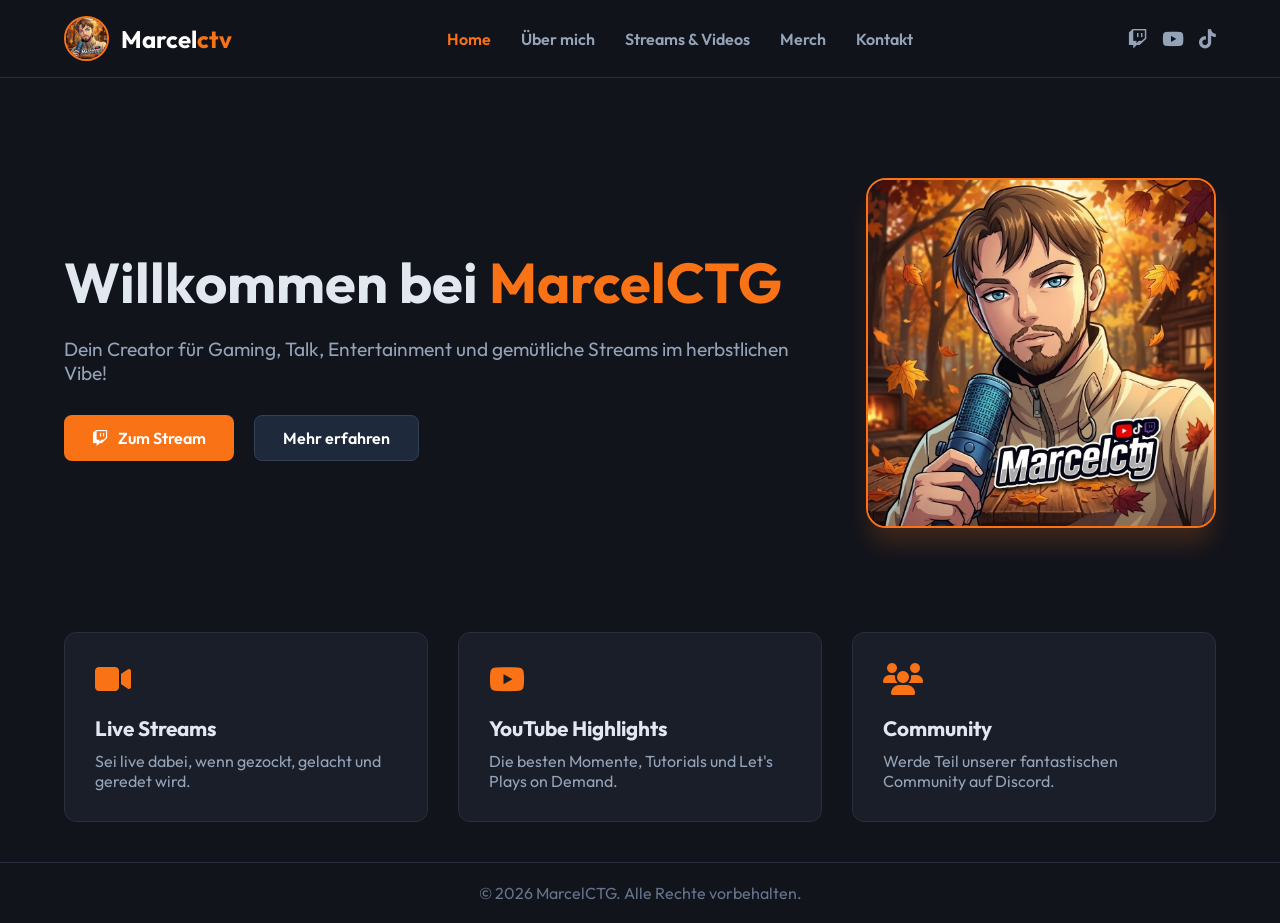
==== commit d549862c: "Add files via upload" ====
--- a/index.html
+++ b/index.html
@@ -1,10 +1,70 @@
-<!doctype html><html lang="de"><head><meta charset="utf-8"><meta name="viewport" content="width=device-width,initial-scale=1"><meta name="theme-color" content="#111"><meta name="description" content="MarcelCTG – Streams, Community und Creator-Shop"><title>MarcelCTG | Creator Hub</title><link rel="stylesheet" href="./style.css"></head><body>
-<header class="top"><a class="brand" href="#home"><img src="./assets/marcelctg-logo.jpeg" alt="MarcelCTG Logo"><span>MARCEL<span class="orange">CTG</span></span></a><nav><a href="#about">Über mich</a><a href="#streams">Streamingplan</a><a href="#shop">Shop</a><a href="#community">Community</a></nav><a class="nav-cta" href="#streams">Zum Plan ↗</a></header>
-<main><section class="hero" id="home"><div class="hero-copy"><p class="eyebrow">CONTENT · COMMUNITY · GAMING</p><h1>Willkommen bei<br><span class="orange">MARCELCTG.</span></h1><p class="lead">Dein Hub für Streams, Updates und Community. Schau vorbei, sei live dabei und werde Teil der Crew.</p><div class="actions"><a class="btn primary" href="#streams">Streamingplan ansehen</a><a class="btn ghost" href="#shop">Zum Shop</a></div><p class="live-note"><i></i> HIER BEGINNT DEIN NÄCHSTES LEVEL</p></div><div class="hero-art"><div class="halo"></div><img src="./assets/marcelctg-logo.jpeg" alt="MarcelCTG"></div><div class="hero-index">01 / CREATOR HUB</div></section>
-<section class="ticker"><span>PLAY</span> ✦ <span>CONNECT</span> ✦ <span>REPEAT</span> ✦ <span>PLAY</span> ✦ <span>CONNECT</span></section>
-<section class="section about" id="about"><div><p class="eyebrow">01 — ÜBER MARCEL</p><h2>Mehr als nur<br><span class="orange">ein Stream.</span></h2></div><div><p class="lead">Hier dreht sich alles um Gaming, Unterhaltung und eine starke Community. Egal ob du live dabei bist oder einfach nur reinschaust – schön, dass du da bist.</p><p class="muted">Alle wichtigen Links, kommende Streams und ausgewählte Community-Artikel findest du direkt hier.</p></div></section>
-<section class="section streams" id="streams"><div class="section-head"><div><p class="eyebrow">02 — LIVE & IN ACTION</p><h2>Streaming<span class="orange">plan.</span></h2></div><span class="pill">COMMUNITY FIRST</span></div><p class="muted">Die nächsten geplanten Streams auf einen Blick.</p><div id="stream-list" class="stream-list"><p class="muted">Streamingplan wird geladen …</p></div></section>
-<section class="section shop" id="shop"><div class="section-head"><div><p class="eyebrow">03 — SUPPORT THE CREATOR</p><h2>Der <span class="orange">Shop.</span></h2></div><span class="pill">COMMUNITY MERCH</span></div><div class="products"><article class="product"><div class="product-art">CTG<span>01</span></div><div class="product-info"><div><h3>CTG Supporter</h3><p class="muted">Digitaler Support für den Creator</p></div><strong>5,00 €</strong></div><button class="btn primary add" data-name="CTG Supporter" data-price="5">In den Warenkorb</button></article><article class="product"><div class="product-art alt">M<span>02</span></div><div class="product-info"><div><h3>Community Support</h3><p class="muted">Ein kleiner Beitrag für neue Inhalte</p></div><strong>10,00 €</strong></div><button class="btn primary add" data-name="Community Support" data-price="10">In den Warenkorb</button></article><article class="product"><div class="product-art third">LIVE<span>03</span></div><div class="product-info"><div><h3>Stream Support</h3><p class="muted">Unterstütze zukünftige Streams</p></div><strong>20,00 €</strong></div><button class="btn primary add" data-name="Stream Support" data-price="20">In den Warenkorb</button></article></div><div class="cart"><div><h3>Warenkorb <span id="cart-count">(0)</span></h3><div id="cart-items" class="muted">Noch keine Artikel hinzugefügt.</div></div><form id="checkout"><input name="name" placeholder="Dein Name" required><input name="email" type="email" placeholder="Deine E-Mail" required><button class="btn primary" type="submit">Anfrage senden</button></form><p id="order-message" class="muted small">Demo-Shop: Es wird keine Zahlung ausgelöst. Deine Anfrage wird per Discord-Webhook gemeldet.</p></div></section>
-<section class="community" id="community"><p class="eyebrow">04 — WERDE TEIL DER CREW</p><h2>Wir sehen uns <span class="orange">live.</span></h2><p class="muted">Folge MarcelCTG auf deinen Lieblingsplattformen und verpasse keine Updates.</p><div class="socials"><a href="https://twitch.tv/" target="_blank" rel="noreferrer">Twitch ↗</a><a href="https://youtube.com/" target="_blank" rel="noreferrer">YouTube ↗</a><a href="https://discord.com/" target="_blank" rel="noreferrer">Discord ↗</a><a href="https://instagram.com/" target="_blank" rel="noreferrer">Instagram ↗</a></div></section>
-<section class="admin section" id="admin"><details><summary>Streamingplan verwalten (Admin)</summary><p class="muted small">Nur mit deinem ADMIN_TOKEN. Token wird nur für diese Anfrage verwendet.</p><form id="admin-form" class="admin-form"><input id="admin-token" type="password" placeholder="Admin-Token" required><input id="stream-date" type="date" required><input id="stream-time" type="time" required><input id="stream-platform" placeholder="Plattform (z. B. Twitch)" required><input id="stream-title" placeholder="Stream-Titel" required><input id="stream-url" type="url" placeholder="Stream-Link (optional)"><input id="stream-desc" placeholder="Beschreibung (optional)"><button class="btn primary">Stream veröffentlichen</button></form><p id="admin-message" class="muted small"></p></details></section></main>
-<footer><a class="brand" href="#home">MARCEL<span class="orange">CTG</span></a><span>© <span id="year"></span> MarcelCTG · Built for the community.</span><a href="#home">Nach oben ↑</a></footer><script src="./config.js"></script><script src="./app.js"></script></body></html>
+<!DOCTYPE html>
+<html lang="de">
+<head>
+    <meta charset="UTF-8">
+    <meta name="viewport" content="width=device-width, initial-scale=1.0">
+    <title>MarcelCTG - Home</title>
+    <link rel="stylesheet" href="style.css">
+    <link rel="stylesheet" href="https://cdnjs.cloudflare.com/ajax/libs/font-awesome/6.4.0/css/all.min.css">
+</head>
+<body>
+    <header>
+        <div class="logo-container">
+            <img src="logo.jpg" alt="MarcelCTG Logo">
+            <span class="logo-text">Marcel<span>ctv</span></span>
+        </div>
+        <nav>
+            <ul>
+                <li><a href="index.html" class="active">Home</a></li>
+                <li><a href="about.html">Über mich</a></li>
+                <li><a href="streams.html">Streams & Videos</a></li>
+                <li><a href="merch.html">Merch</a></li>
+                <li><a href="contact.html">Kontakt</a></li>
+            </ul>
+        </nav>
+        <div class="header-socials">
+            <a href="https://twitch.tv" target="_blank"><i class="fab fa-twitch"></i></a>
+            <a href="https://youtube.com" target="_blank"><i class="fab fa-youtube"></i></a>
+            <a href="https://tiktok.com" target="_blank"><i class="fab fa-tiktok"></i></a>
+        </div>
+    </header>
+
+    <main>
+        <section class="hero">
+            <div class="hero-content">
+                <h1>Willkommen bei <span>MarcelCTG</span></h1>
+                <p>Dein Creator für Gaming, Talk, Entertainment und gemütliche Streams im herbstlichen Vibe!</p>
+                <div class="hero-buttons">
+                    <a href="streams.html" class="btn primary"><i class="fab fa-twitch"></i> Zum Stream</a>
+                    <a href="about.html" class="btn secondary">Mehr erfahren</a>
+                </div>
+            </div>
+            <div class="hero-image">
+                <img src="logo.jpg" alt="MarcelCTG Avatar">
+            </div>
+        </section>
+
+        <section class="features">
+            <div class="card">
+                <i class="fas fa-video fa-2x"></i>
+                <h3>Live Streams</h3>
+                <p>Sei live dabei, wenn gezockt, gelacht und geredet wird.</p>
+            </div>
+            <div class="card">
+                <i class="fab fa-youtube fa-2x"></i>
+                <h3>YouTube Highlights</h3>
+                <p>Die besten Momente, Tutorials und Let's Plays on Demand.</p>
+            </div>
+            <div class="card">
+                <i class="fas fa-users fa-2x"></i>
+                <h3>Community</h3>
+                <p>Werde Teil unserer fantastischen Community auf Discord.</p>
+            </div>
+        </section>
+    </main>
+
+    <footer>
+        <p>&copy; 2026 MarcelCTG. Alle Rechte vorbehalten.</p>
+    </footer>
+</body>
+</html>
--- a/style.css
+++ b/style.css
@@ -1,3 +1,364 @@
-@import url('https://fonts.googleapis.com/css2?family=Barlow+Condensed:wght@600;700;800;900&family=Inter:wght@400;500;600;700;800&display=swap');
-:root{--bg:#0b0b0d;--panel:#141417;--line:#2a2a30;--text:#f4f3f0;--muted:#9a9aa2;--orange:#ff6b22}*{box-sizing:border-box}html{scroll-behavior:smooth}body{margin:0;background:var(--bg);color:var(--text);font-family:Inter,Arial,sans-serif}a{color:inherit;text-decoration:none}.top{height:82px;padding:0 7vw;display:flex;align-items:center;justify-content:space-between;border-bottom:1px solid var(--line);position:sticky;top:0;background:#0b0b0deF;backdrop-filter:blur(14px);z-index:5}.brand{display:flex;align-items:center;gap:11px;font-weight:900;letter-spacing:1px}.brand img{width:42px;height:42px;object-fit:cover;border-radius:50%;border:1px solid #555}.top nav{display:flex;gap:30px;color:#c5c5ca;font-size:13px}.top nav a:hover,footer a:hover{color:var(--orange)}.orange{color:var(--orange)}.nav-cta,.pill{border:1px solid #45454c;border-radius:30px;padding:11px 17px;font-size:12px}.hero{min-height:620px;padding:90px 10vw 75px;display:flex;align-items:center;position:relative;overflow:hidden;background:radial-gradient(ellipse at 75% 48%,#49200f66,transparent 40%),linear-gradient(110deg,#0b0b0d 50%,#15100e)}.hero-copy{max-width:650px;position:relative;z-index:1}.eyebrow{font-size:11px;letter-spacing:3px;color:var(--orange);font-weight:800}.hero h1,h2{font-family:'Barlow Condensed',Impact,sans-serif;text-transform:uppercase;font-size:clamp(58px,8vw,106px);line-height:.91;margin:22px 0;letter-spacing:-1px}.lead{font-size:17px;line-height:1.8;color:#c5c5ca;max-width:580px}.actions{display:flex;gap:13px;margin-top:30px}.btn{border:0;border-radius:4px;padding:14px 20px;font-weight:800;font-size:12px;cursor:pointer;display:inline-block}.primary{background:var(--orange);color:#17100c}.primary:hover{background:#ff8a4e}.ghost{border:1px solid #555;background:transparent;color:white}.live-note{font-size:10px;letter-spacing:2px;color:#aaa;margin-top:48px}.live-note i{display:inline-block;width:7px;height:7px;border-radius:50%;background:var(--orange);margin-right:8px;box-shadow:0 0 12px var(--orange)}.hero-art{position:absolute;right:12%;width:min(32vw,390px);aspect-ratio:1;border:1px solid #6b3b27;border-radius:50%;display:grid;place-items:center;box-shadow:0 0 100px #ff6b2220}.hero-art img{width:72%;height:72%;object-fit:cover;border-radius:50%;filter:drop-shadow(0 15px 35px #000)}.halo{position:absolute;inset:9%;border:1px dashed #9b4a27;border-radius:50%}.hero-index{position:absolute;bottom:30px;right:7vw;color:#555;font-size:10px;letter-spacing:2px}.ticker{padding:17px;text-align:center;background:var(--orange);color:#1a100b;font-size:13px;font-weight:900;letter-spacing:5px}.ticker span{margin:0 24px}.section{padding:100px 10vw;border-bottom:1px solid var(--line)}.about{display:grid;grid-template-columns:1fr 1fr;gap:8vw;align-items:center}.about h2,.section h2,.community h2{font-size:clamp(50px,6vw,76px)}.muted{color:var(--muted);line-height:1.7}.section-head{display:flex;align-items:end;justify-content:space-between}.section-head h2{margin-bottom:10px}.pill{color:#aaa;letter-spacing:1px}.stream-list{margin-top:35px;display:grid;gap:12px}.stream-card{display:grid;grid-template-columns:130px 1fr auto;gap:20px;align-items:center;padding:23px;background:var(--panel);border:1px solid var(--line)}.stream-date{color:var(--orange);font-weight:800;font-size:13px}.stream-card h3{margin:0 0 6px}.stream-card p{margin:0;color:var(--muted);font-size:12px}.stream-card a{font-size:12px;color:var(--orange)}.products{display:grid;grid-template-columns:repeat(3,1fr);gap:18px;margin-top:35px}.product{background:var(--panel);border:1px solid var(--line);padding:14px}.product-art{height:190px;background:linear-gradient(135deg,#3a1a0d,#171719 70%);display:grid;place-items:center;font-family:'Barlow Condensed';font-size:75px;font-weight:900;color:#ff6b22;position:relative}.product-art span{position:absolute;right:14px;top:12px;font:10px Inter;color:#aaa}.product-art.alt{background:linear-gradient(135deg,#292929,#111)}.product-art.third{background:linear-gradient(135deg,#3a2a13,#141414)}.product-info{display:flex;justify-content:space-between;align-items:start;padding:14px 2px}.product-info h3{margin:0;font-size:15px}.product-info p{font-size:11px;margin:6px 0}.product-info strong{color:var(--orange);font-size:14px}.product .btn{width:100%}.cart{margin-top:28px;padding:22px;background:#171719;border:1px solid var(--line);display:grid;grid-template-columns:1fr 1fr;gap:15px}.cart h3{margin:0 0 10px}.cart form{display:flex;gap:8px;flex-wrap:wrap}.cart input,.admin-form input{background:#0d0d0f;border:1px solid #37373d;padding:12px;color:white;border-radius:3px;min-width:0;flex:1}.cart form button{flex-basis:100%}.small{font-size:11px;grid-column:1/-1;margin:0}.community{text-align:center;padding:100px 8vw;background:radial-gradient(ellipse at center,#31170d55,transparent 60%)}.community h2{margin:18px 0}.socials{display:flex;justify-content:center;gap:12px;flex-wrap:wrap;margin-top:30px}.socials a{padding:14px 24px;border:1px solid #444;border-radius:4px;font-size:13px}.socials a:hover{border-color:var(--orange);color:var(--orange)}.admin{padding-top:40px;padding-bottom:40px}.admin details{color:#ddd}.admin summary{cursor:pointer;font-weight:700}.admin-form{display:grid;grid-template-columns:repeat(2,1fr);gap:10px;margin-top:18px}.admin-form button{grid-column:1/-1}footer{padding:30px 7vw;display:flex;justify-content:space-between;align-items:center;color:#888;font-size:11px}footer .brand{color:white;font-size:14px}
-@media(max-width:800px){.top{padding:0 5vw}.top nav{display:none}.hero{padding:80px 7vw 90px;min-height:680px;align-items:flex-start}.hero-art{width:210px;right:8%;bottom:45px;opacity:.55}.hero-copy{z-index:2}.section{padding:75px 7vw}.about{grid-template-columns:1fr;gap:10px}.products{grid-template-columns:1fr}.product-art{height:160px}.stream-card{grid-template-columns:1fr;gap:9px}.cart{grid-template-columns:1fr}.section-head{align-items:start;gap:12px;flex-direction:column}.admin-form{grid-template-columns:1fr}footer{gap:15px;flex-wrap:wrap}.ticker span{margin:0 8px}}
+@import url('https://fonts.googleapis.com/css2?family=Outfit:wght@300;400;600;700&display=swap');
+
+* {
+    margin: 0;
+    padding: 0;
+    box-sizing: border-box;
+}
+
+body {
+    font-family: 'Outfit', sans-serif;
+    background-color: #12141c;
+    color: #e2e8f0;
+    min-height: 100vh;
+    display: flex;
+    flex-direction: column;
+}
+
+header {
+    background: rgba(18, 20, 28, 0.95);
+    backdrop-filter: blur(10px);
+    border-bottom: 1px solid #2a2e3d;
+    padding: 1rem 5%;
+    display: flex;
+    justify-content: space-between;
+    align-items: center;
+    position: sticky;
+    top: 0;
+    z-index: 1000;
+}
+
+.logo-container {
+    display: flex;
+    align-items: center;
+    gap: 12px;
+}
+
+.logo-container img {
+    width: 45px;
+    height: 45px;
+    border-radius: 50%;
+    object-fit: cover;
+    border: 2px solid #f97316;
+}
+
+.logo-text {
+    font-size: 1.5rem;
+    font-weight: 700;
+    color: #fff;
+}
+
+.logo-text span {
+    color: #f97316;
+}
+
+nav ul {
+    list-style: none;
+    display: flex;
+    gap: 30px;
+}
+
+nav a {
+    text-decoration: none;
+    color: #94a3b8;
+    font-weight: 600;
+    transition: color 0.3s ease;
+}
+
+nav a:hover, nav a.active {
+    color: #f97316;
+}
+
+.header-socials {
+    display: flex;
+    gap: 15px;
+}
+
+.header-socials a {
+    color: #94a3b8;
+    font-size: 1.2rem;
+    transition: color 0.3s ease;
+}
+
+.header-socials a:hover {
+    color: #f97316;
+}
+
+main {
+    flex: 1;
+    max-width: 1200px;
+    width: 90%;
+    margin: 0 auto;
+    padding: 40px 0;
+}
+
+.hero {
+    display: flex;
+    align-items: center;
+    justify-content: space-between;
+    gap: 50px;
+    padding: 60px 0;
+}
+
+.hero-content h1 {
+    font-size: 3.5rem;
+    font-weight: 700;
+    margin-bottom: 20px;
+    line-height: 1.2;
+}
+
+.hero-content h1 span {
+    color: #f97316;
+}
+
+.hero-content p {
+    font-size: 1.2rem;
+    color: #94a3b8;
+    margin-bottom: 30px;
+}
+
+.hero-buttons {
+    display: flex;
+    gap: 20px;
+}
+
+.btn {
+    padding: 12px 28px;
+    border-radius: 8px;
+    font-weight: 600;
+    text-decoration: none;
+    transition: all 0.3s ease;
+    display: inline-flex;
+    align-items: center;
+    gap: 10px;
+}
+
+.btn.primary {
+    background: #f97316;
+    color: #fff;
+}
+
+.btn.primary:hover {
+    background: #ea580c;
+    transform: translateY(-2px);
+}
+
+.btn.secondary {
+    background: #1e293b;
+    color: #fff;
+    border: 1px solid #334155;
+}
+
+.btn.secondary:hover {
+    background: #334155;
+}
+
+.hero-image img {
+    width: 350px;
+    height: 350px;
+    border-radius: 20px;
+    object-fit: cover;
+    box-shadow: 0 20px 25px -5px rgba(249, 115, 22, 0.2);
+    border: 2px solid #f97316;
+}
+
+.features {
+    display: grid;
+    grid-template-columns: repeat(auto-fit, minmax(300px, 1fr));
+    gap: 30px;
+    margin-top: 40px;
+}
+
+.card {
+    background: #1a1e29;
+    border: 1px solid #2a2e3d;
+    padding: 30px;
+    border-radius: 12px;
+    transition: transform 0.3s ease;
+}
+
+.card:hover {
+    transform: translateY(-5px);
+    border-color: #f97316;
+}
+
+.card i {
+    color: #f97316;
+    margin-bottom: 20px;
+}
+
+.card h3 {
+    margin-bottom: 10px;
+    font-size: 1.3rem;
+}
+
+.card p {
+    color: #94a3b8;
+}
+
+.content-page h2 {
+    font-size: 2.5rem;
+    margin-bottom: 10px;
+}
+
+.subtitle {
+    color: #94a3b8;
+    font-size: 1.1rem;
+    margin-bottom: 40px;
+}
+
+.about-grid {
+    display: grid;
+    grid-template-columns: 1fr 2fr;
+    gap: 50px;
+    align-items: center;
+}
+
+.about-img img {
+    width: 100%;
+    border-radius: 12px;
+    border: 2px solid #f97316;
+}
+
+.about-text p {
+    color: #94a3b8;
+    margin-bottom: 20px;
+    line-height: 1.6;
+}
+
+.specs {
+    display: flex;
+    flex-direction: column;
+    gap: 10px;
+    margin-top: 20px;
+}
+
+.spec-item {
+    background: #1a1e29;
+    padding: 12px;
+    border-radius: 8px;
+    border-left: 4px solid #f97316;
+}
+
+.schedule-box {
+    background: #1a1e29;
+    border: 1px solid #2a2e3d;
+    padding: 30px;
+    border-radius: 12px;
+    margin-bottom: 40px;
+}
+
+.schedule-box h3 {
+    margin-bottom: 20px;
+    color: #f97316;
+}
+
+.schedule-box ul {
+    list-style: none;
+    display: flex;
+    flex-direction: column;
+    gap: 15px;
+}
+
+.schedule-box li span {
+    font-weight: 600;
+    color: #fff;
+    margin-right: 15px;
+}
+
+.video-grid, .merch-grid {
+    display: grid;
+    grid-template-columns: repeat(auto-fit, minmax(300px, 1fr));
+    gap: 30px;
+}
+
+.video-card, .merch-card {
+    background: #1a1e29;
+    border: 1px solid #2a2e3d;
+    border-radius: 12px;
+    overflow: hidden;
+    padding: 20px;
+}
+
+.video-thumb, .merch-img {
+    background: #252b3b;
+    height: 180px;
+    display: flex;
+    align-items: center;
+    justify-content: center;
+    border-radius: 8px;
+    margin-bottom: 20px;
+    color: #f97316;
+}
+
+.video-card h4, .merch-card h3 {
+    margin-bottom: 10px;
+}
+
+.video-card p, .merch-card p {
+    color: #94a3b8;
+    margin-bottom: 15px;
+}
+
+.price {
+    font-size: 1.2rem;
+    font-weight: 700;
+    color: #f97316 !important;
+}
+
+.contact-container {
+    max-width: 600px;
+    background: #1a1e29;
+    border: 1px solid #2a2e3d;
+    padding: 40px;
+    border-radius: 12px;
+}
+
+.form-group {
+    margin-bottom: 20px;
+}
+
+.form-group label {
+    display: block;
+    margin-bottom: 8px;
+    font-weight: 600;
+}
+
+.form-group input, .form-group textarea {
+    width: 100%;
+    padding: 12px;
+    background: #12141c;
+    border: 1px solid #2a2e3d;
+    border-radius: 8px;
+    color: #fff;
+    font-family: 'Outfit', sans-serif;
+}
+
+.form-group input:focus, .form-group textarea:focus {
+    outline: none;
+    border-color: #f97316;
+}
+
+footer {
+    text-align: center;
+    padding: 20px;
+    border-top: 1px solid #2a2e3d;
+    color: #64748b;
+    background: #12141c;
+}
+
+@media (max-width: 768px) {
+    .hero {
+        flex-direction: column;
+        text-align: center;
+    }
+    .hero-buttons {
+        justify-content: center;
+    }
+    nav ul {
+        display: none;
+    }
+    .about-grid {
+        grid-template-columns: 1fr;
+    }
+}
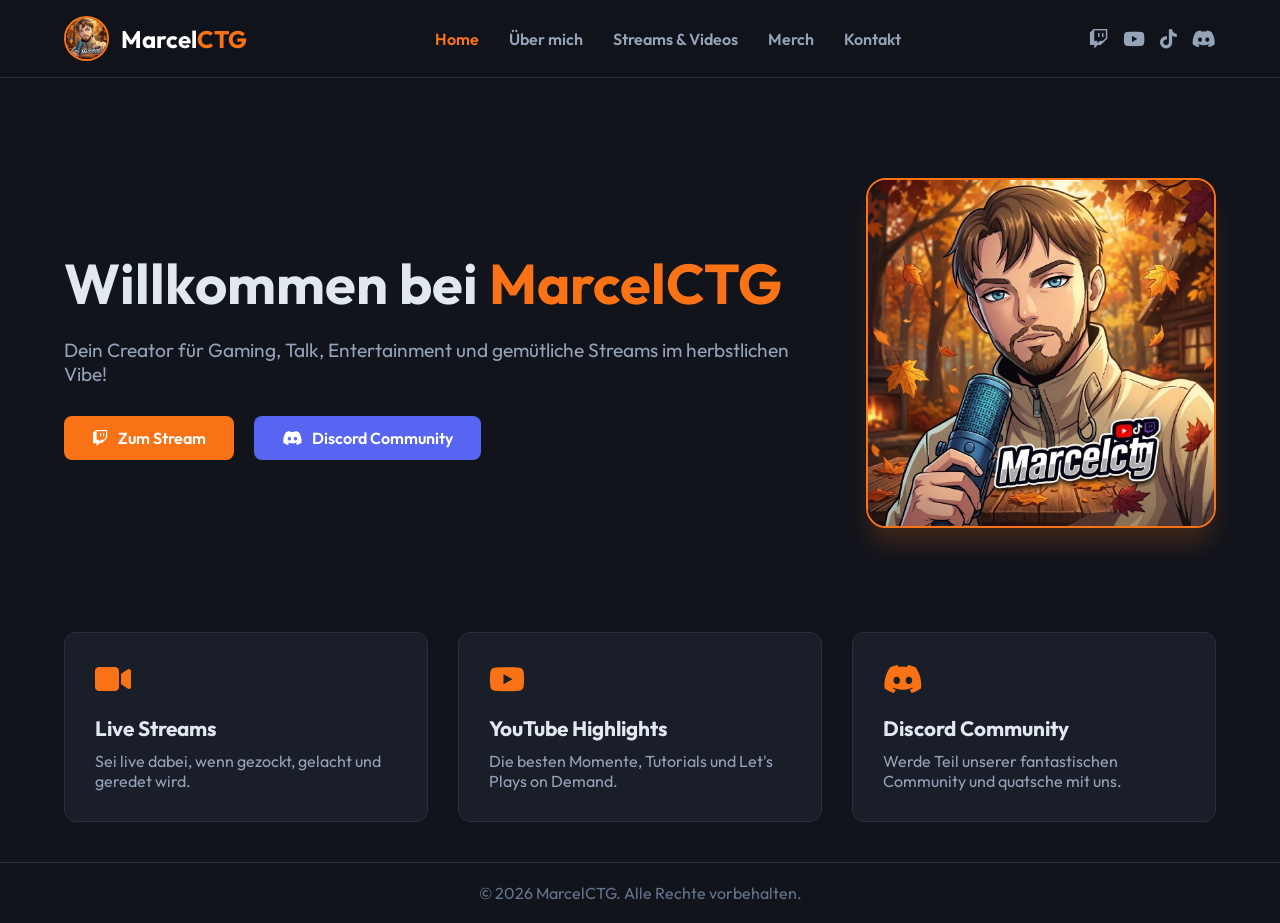
==== commit 1c43efa4: "Add files via upload" ====
--- a/index.html
+++ b/index.html
@@ -11,7 +11,7 @@
     <header>
         <div class="logo-container">
             <img src="logo.jpg" alt="MarcelCTG Logo">
-            <span class="logo-text">Marcel<span>ctv</span></span>
+            <span class="logo-text">Marcel<span>CTG</span></span>
         </div>
         <nav>
             <ul>
@@ -23,9 +23,10 @@
             </ul>
         </nav>
         <div class="header-socials">
-            <a href="https://twitch.tv" target="_blank"><i class="fab fa-twitch"></i></a>
-            <a href="https://youtube.com" target="_blank"><i class="fab fa-youtube"></i></a>
-            <a href="https://tiktok.com" target="_blank"><i class="fab fa-tiktok"></i></a>
+            <a href="https://twitch.tv" target="_blank" title="Twitch"><i class="fab fa-twitch"></i></a>
+            <a href="https://youtube.com" target="_blank" title="YouTube"><i class="fab fa-youtube"></i></a>
+            <a href="https://tiktok.com" target="_blank" title="TikTok"><i class="fab fa-tiktok"></i></a>
+            <a href="https://discord.gg" target="_blank" title="Discord"><i class="fab fa-discord"></i></a>
         </div>
     </header>
 
@@ -35,8 +36,8 @@
                 <h1>Willkommen bei <span>MarcelCTG</span></h1>
                 <p>Dein Creator für Gaming, Talk, Entertainment und gemütliche Streams im herbstlichen Vibe!</p>
                 <div class="hero-buttons">
-                    <a href="streams.html" class="btn primary"><i class="fab fa-twitch"></i> Zum Stream</a>
-                    <a href="about.html" class="btn secondary">Mehr erfahren</a>
+                    <a href="https://twitch.tv" target="_blank" class="btn primary"><i class="fab fa-twitch"></i> Zum Stream</a>
+                    <a href="https://discord.gg" target="_blank" class="btn discord"><i class="fab fa-discord"></i> Discord Community</a>
                 </div>
             </div>
             <div class="hero-image">
@@ -56,9 +57,11 @@
                 <p>Die besten Momente, Tutorials und Let's Plays on Demand.</p>
             </div>
             <div class="card">
-                <i class="fas fa-users fa-2x"></i>
-                <h3>Community</h3>
-                <p>Werde Teil unserer fantastischen Community auf Discord.</p>
+                <a href="https://discord.gg" target="_blank" style="text-decoration:none; color:inherit;">
+                    <i class="fab fa-discord fa-2x"></i>
+                    <h3>Discord Community</h3>
+                    <p>Werde Teil unserer fantastischen Community und quatsche mit uns.</p>
+                </a>
             </div>
         </section>
     </main>
--- a/style.css
+++ b/style.css
@@ -143,6 +143,16 @@
     transform: translateY(-2px);
 }
 
+.btn.discord {
+    background: #5865F2;
+    color: #fff;
+}
+
+.btn.discord:hover {
+    background: #4752C4;
+    transform: translateY(-2px);
+}
+
 .btn.secondary {
     background: #1e293b;
     color: #fff;
@@ -267,7 +277,6 @@
 }
 
 .video-grid, .merch-grid {
-    display: grid;
     grid-template-columns: repeat(auto-fit, minmax(300px, 1fr));
     gap: 30px;
 }
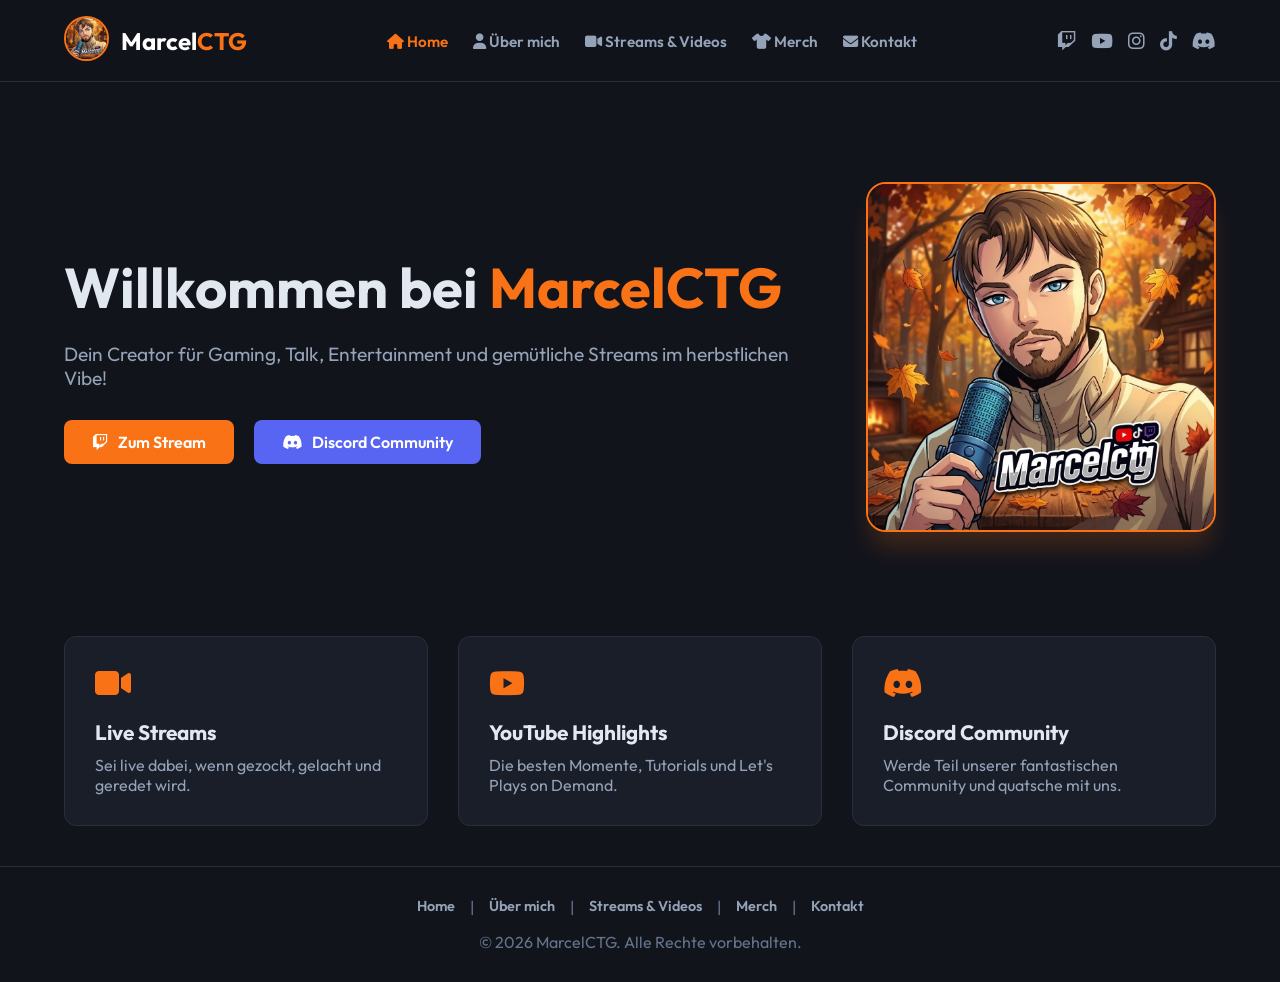
==== commit 226aaf72: "Add files via upload" ====
--- a/index.html
+++ b/index.html
@@ -10,23 +10,24 @@
 <body>
     <header>
         <div class="logo-container">
-            <img src="logo.jpg" alt="MarcelCTG Logo">
-            <span class="logo-text">Marcel<span>CTG</span></span>
+            <a href="index.html"><img src="logo.jpg" alt="MarcelCTG Logo"></a>
+            <a href="index.html" style="text-decoration: none;"><span class="logo-text">Marcel<span>CTG</span></span></a>
         </div>
         <nav>
             <ul>
-                <li><a href="index.html" class="active">Home</a></li>
-                <li><a href="about.html">Über mich</a></li>
-                <li><a href="streams.html">Streams & Videos</a></li>
-                <li><a href="merch.html">Merch</a></li>
-                <li><a href="contact.html">Kontakt</a></li>
+                <li><a href="index.html" class="active"><i class="fas fa-home"></i> Home</a></li>
+                <li><a href="about.html"><i class="fas fa-user"></i> Über mich</a></li>
+                <li><a href="streams.html"><i class="fas fa-video"></i> Streams & Videos</a></li>
+                <li><a href="merch.html"><i class="fas fa-tshirt"></i> Merch</a></li>
+                <li><a href="contact.html"><i class="fas fa-envelope"></i> Kontakt</a></li>
             </ul>
         </nav>
         <div class="header-socials">
-            <a href="https://twitch.tv" target="_blank" title="Twitch"><i class="fab fa-twitch"></i></a>
-            <a href="https://youtube.com" target="_blank" title="YouTube"><i class="fab fa-youtube"></i></a>
-            <a href="https://tiktok.com" target="_blank" title="TikTok"><i class="fab fa-tiktok"></i></a>
-            <a href="https://discord.gg" target="_blank" title="Discord"><i class="fab fa-discord"></i></a>
+            <a href="https://m.twitch.tv/marcelctg" target="_blank" title="Twitch"><i class="fab fa-twitch"></i></a>
+            <a href="https://youtube.com/@marcelctg" target="_blank" title="YouTube"><i class="fab fa-youtube"></i></a>
+            <a href="https://www.instagram.com/marcelctg" target="_blank" title="Instagram"><i class="fab fa-instagram"></i></a>
+            <a href="https://www.tiktok.com/@marcelctg_officel_de" target="_blank" title="TikTok"><i class="fab fa-tiktok"></i></a>
+            <a href="https://discord.gg/FCPZFVmgxz" target="_blank" title="Discord"><i class="fab fa-discord"></i></a>
         </div>
     </header>
 
@@ -36,8 +37,8 @@
                 <h1>Willkommen bei <span>MarcelCTG</span></h1>
                 <p>Dein Creator für Gaming, Talk, Entertainment und gemütliche Streams im herbstlichen Vibe!</p>
                 <div class="hero-buttons">
-                    <a href="https://twitch.tv" target="_blank" class="btn primary"><i class="fab fa-twitch"></i> Zum Stream</a>
-                    <a href="https://discord.gg" target="_blank" class="btn discord"><i class="fab fa-discord"></i> Discord Community</a>
+                    <a href="https://m.twitch.tv/marcelctg" target="_blank" class="btn primary"><i class="fab fa-twitch"></i> Zum Stream</a>
+                    <a href="https://discord.gg/FCPZFVmgxz" target="_blank" class="btn discord"><i class="fab fa-discord"></i> Discord Community</a>
                 </div>
             </div>
             <div class="hero-image">
@@ -46,27 +47,32 @@
         </section>
 
         <section class="features">
-            <div class="card">
+            <div class="card" onclick="location.href='streams.html';" style="cursor: pointer;">
                 <i class="fas fa-video fa-2x"></i>
                 <h3>Live Streams</h3>
                 <p>Sei live dabei, wenn gezockt, gelacht und geredet wird.</p>
             </div>
-            <div class="card">
+            <div class="card" onclick="location.href='streams.html';" style="cursor: pointer;">
                 <i class="fab fa-youtube fa-2x"></i>
                 <h3>YouTube Highlights</h3>
                 <p>Die besten Momente, Tutorials und Let's Plays on Demand.</p>
             </div>
-            <div class="card">
-                <a href="https://discord.gg" target="_blank" style="text-decoration:none; color:inherit;">
-                    <i class="fab fa-discord fa-2x"></i>
-                    <h3>Discord Community</h3>
-                    <p>Werde Teil unserer fantastischen Community und quatsche mit uns.</p>
-                </a>
+            <div class="card" onclick="window.open('https://discord.gg/FCPZFVmgxz', '_blank');" style="cursor: pointer;">
+                <i class="fab fa-discord fa-2x"></i>
+                <h3>Discord Community</h3>
+                <p>Werde Teil unserer fantastischen Community und quatsche mit uns.</p>
             </div>
         </section>
     </main>
 
     <footer>
+        <div class="footer-links">
+            <a href="index.html">Home</a> | 
+            <a href="about.html">Über mich</a> | 
+            <a href="streams.html">Streams & Videos</a> | 
+            <a href="merch.html">Merch</a> | 
+            <a href="contact.html">Kontakt</a>
+        </div>
         <p>&copy; 2026 MarcelCTG. Alle Rechte vorbehalten.</p>
     </footer>
 </body>
--- a/style.css
+++ b/style.css
@@ -55,13 +55,14 @@
 nav ul {
     list-style: none;
     display: flex;
-    gap: 30px;
+    gap: 25px;
 }
 
 nav a {
     text-decoration: none;
     color: #94a3b8;
     font-weight: 600;
+    font-size: 0.95rem;
     transition: color 0.3s ease;
 }
 
@@ -120,6 +121,7 @@
 .hero-buttons {
     display: flex;
     gap: 20px;
+    flex-wrap: wrap;
 }
 
 .btn {
@@ -277,6 +279,7 @@
 }
 
 .video-grid, .merch-grid {
+    display: grid;
     grid-template-columns: repeat(auto-fit, minmax(300px, 1fr));
     gap: 30px;
 }
@@ -350,13 +353,47 @@
 
 footer {
     text-align: center;
-    padding: 20px;
+    padding: 30px 20px;
     border-top: 1px solid #2a2e3d;
     color: #64748b;
     background: #12141c;
-}
-
-@media (max-width: 768px) {
+    display: flex;
+    flex-direction: column;
+    gap: 10px;
+    align-items: center;
+}
+
+.footer-links {
+    display: flex;
+    gap: 15px;
+    flex-wrap: wrap;
+    justify-content: center;
+    margin-bottom: 5px;
+}
+
+.footer-links a {
+    color: #94a3b8;
+    text-decoration: none;
+    font-weight: 600;
+    font-size: 0.9rem;
+    transition: color 0.3s;
+}
+
+.footer-links a:hover {
+    color: #f97316;
+}
+
+@media (max-width: 900px) {
+    header {
+        flex-direction: column;
+        gap: 15px;
+        padding: 1rem;
+    }
+    nav ul {
+        gap: 15px;
+        flex-wrap: wrap;
+        justify-content: center;
+    }
     .hero {
         flex-direction: column;
         text-align: center;
@@ -364,10 +401,7 @@
     .hero-buttons {
         justify-content: center;
     }
-    nav ul {
-        display: none;
+    .about-grid, .contact-grid {
+        grid-template-columns: 1fr !important;
     }
-    .about-grid {
-        grid-template-columns: 1fr;
-    }
-}
+}
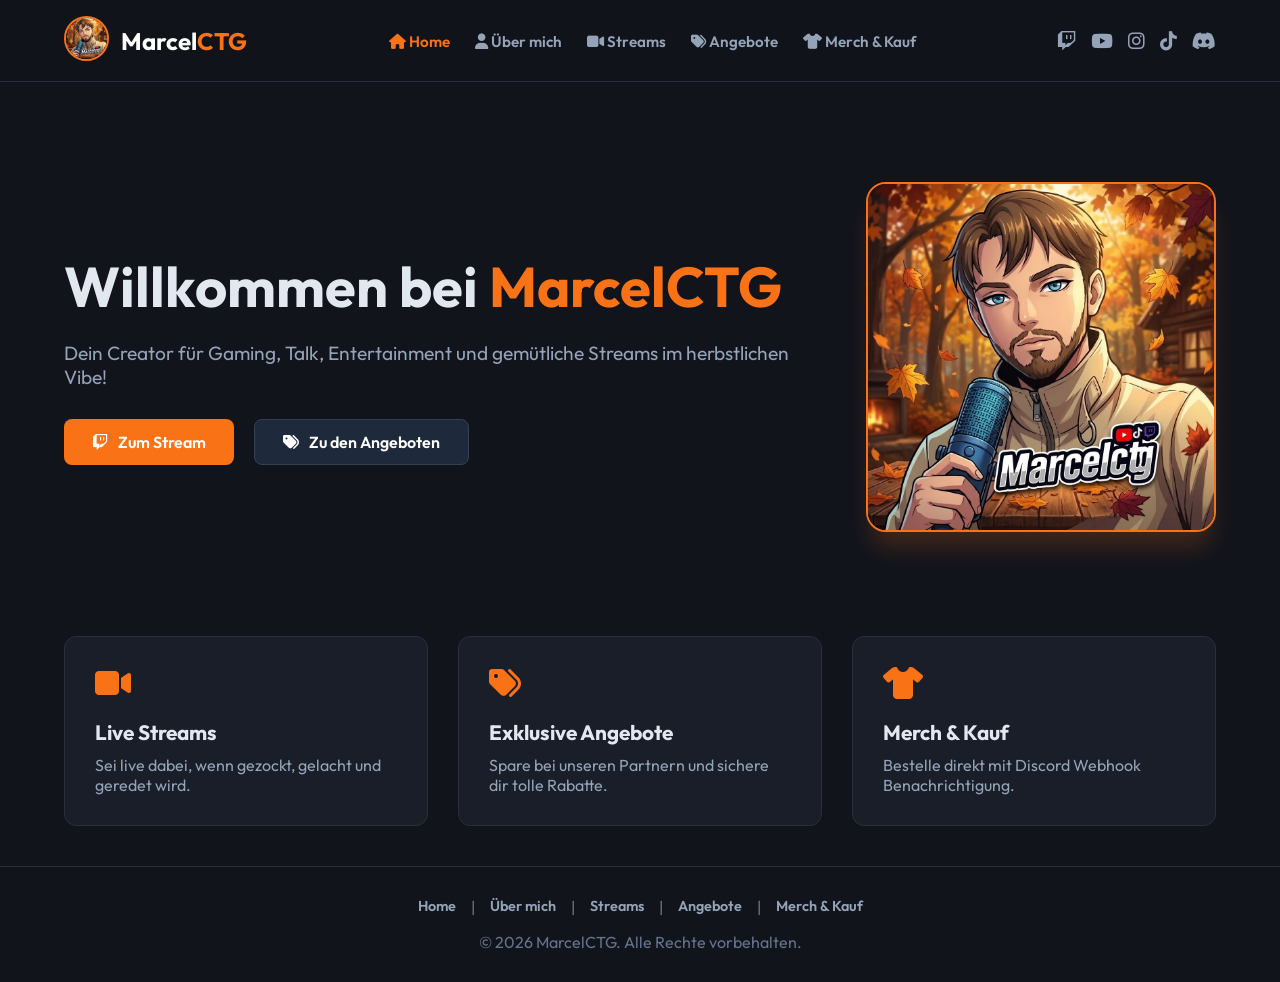
==== commit 528c0fa0: "Add files via upload" ====
--- a/index.html
+++ b/index.html
@@ -17,9 +17,9 @@
             <ul>
                 <li><a href="index.html" class="active"><i class="fas fa-home"></i> Home</a></li>
                 <li><a href="about.html"><i class="fas fa-user"></i> Über mich</a></li>
-                <li><a href="streams.html"><i class="fas fa-video"></i> Streams & Videos</a></li>
-                <li><a href="merch.html"><i class="fas fa-tshirt"></i> Merch</a></li>
-                <li><a href="contact.html"><i class="fas fa-envelope"></i> Kontakt</a></li>
+                <li><a href="streams.html"><i class="fas fa-video"></i> Streams</a></li>
+                <li><a href="offers.html"><i class="fas fa-tags"></i> Angebote</a></li>
+                <li><a href="merch.html"><i class="fas fa-tshirt"></i> Merch & Kauf</a></li>
             </ul>
         </nav>
         <div class="header-socials">
@@ -38,7 +38,7 @@
                 <p>Dein Creator für Gaming, Talk, Entertainment und gemütliche Streams im herbstlichen Vibe!</p>
                 <div class="hero-buttons">
                     <a href="https://m.twitch.tv/marcelctg" target="_blank" class="btn primary"><i class="fab fa-twitch"></i> Zum Stream</a>
-                    <a href="https://discord.gg/FCPZFVmgxz" target="_blank" class="btn discord"><i class="fab fa-discord"></i> Discord Community</a>
+                    <a href="offers.html" class="btn secondary"><i class="fas fa-tags"></i> Zu den Angeboten</a>
                 </div>
             </div>
             <div class="hero-image">
@@ -52,15 +52,15 @@
                 <h3>Live Streams</h3>
                 <p>Sei live dabei, wenn gezockt, gelacht und geredet wird.</p>
             </div>
-            <div class="card" onclick="location.href='streams.html';" style="cursor: pointer;">
-                <i class="fab fa-youtube fa-2x"></i>
-                <h3>YouTube Highlights</h3>
-                <p>Die besten Momente, Tutorials und Let's Plays on Demand.</p>
+            <div class="card" onclick="location.href='offers.html';" style="cursor: pointer;">
+                <i class="fas fa-tags fa-2x"></i>
+                <h3>Exklusive Angebote</h3>
+                <p>Spare bei unseren Partnern und sichere dir tolle Rabatte.</p>
             </div>
-            <div class="card" onclick="window.open('https://discord.gg/FCPZFVmgxz', '_blank');" style="cursor: pointer;">
-                <i class="fab fa-discord fa-2x"></i>
-                <h3>Discord Community</h3>
-                <p>Werde Teil unserer fantastischen Community und quatsche mit uns.</p>
+            <div class="card" onclick="location.href='merch.html';" style="cursor: pointer;">
+                <i class="fas fa-tshirt fa-2x"></i>
+                <h3>Merch & Kauf</h3>
+                <p>Bestelle direkt mit Discord Webhook Benachrichtigung.</p>
             </div>
         </section>
     </main>
@@ -69,9 +69,9 @@
         <div class="footer-links">
             <a href="index.html">Home</a> | 
             <a href="about.html">Über mich</a> | 
-            <a href="streams.html">Streams & Videos</a> | 
-            <a href="merch.html">Merch</a> | 
-            <a href="contact.html">Kontakt</a>
+            <a href="streams.html">Streams</a> | 
+            <a href="offers.html">Angebote</a> | 
+            <a href="merch.html">Merch & Kauf</a>
         </div>
         <p>&copy; 2026 MarcelCTG. Alle Rechte vorbehalten.</p>
     </footer>
--- a/style.css
+++ b/style.css
@@ -133,6 +133,8 @@
     display: inline-flex;
     align-items: center;
     gap: 10px;
+    cursor: pointer;
+    border: none;
 }
 
 .btn.primary {
@@ -316,14 +318,7 @@
     font-size: 1.2rem;
     font-weight: 700;
     color: #f97316 !important;
-}
-
-.contact-container {
-    max-width: 600px;
-    background: #1a1e29;
-    border: 1px solid #2a2e3d;
-    padding: 40px;
-    border-radius: 12px;
+    margin-bottom: 15px;
 }
 
 .form-group {
@@ -401,7 +396,7 @@
     .hero-buttons {
         justify-content: center;
     }
-    .about-grid, .contact-grid {
+    .about-grid {
         grid-template-columns: 1fr !important;
     }
 }
